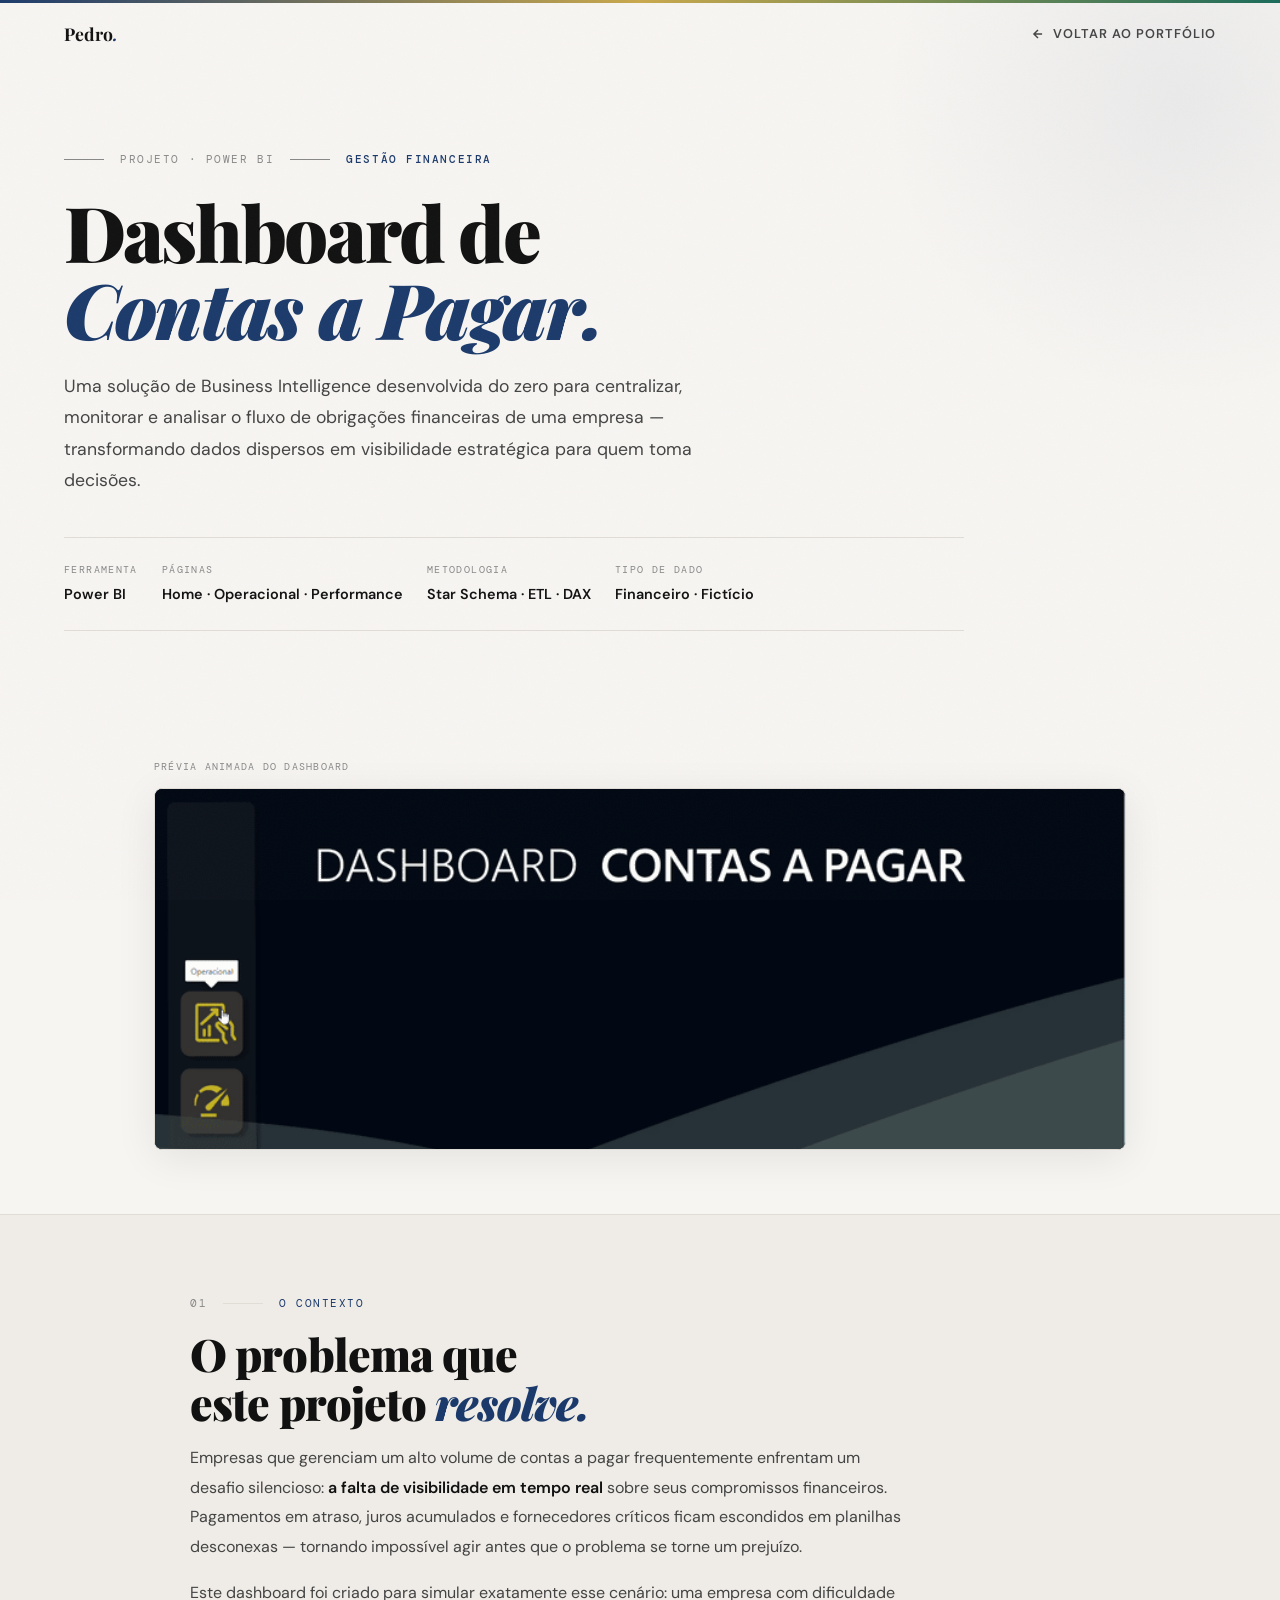
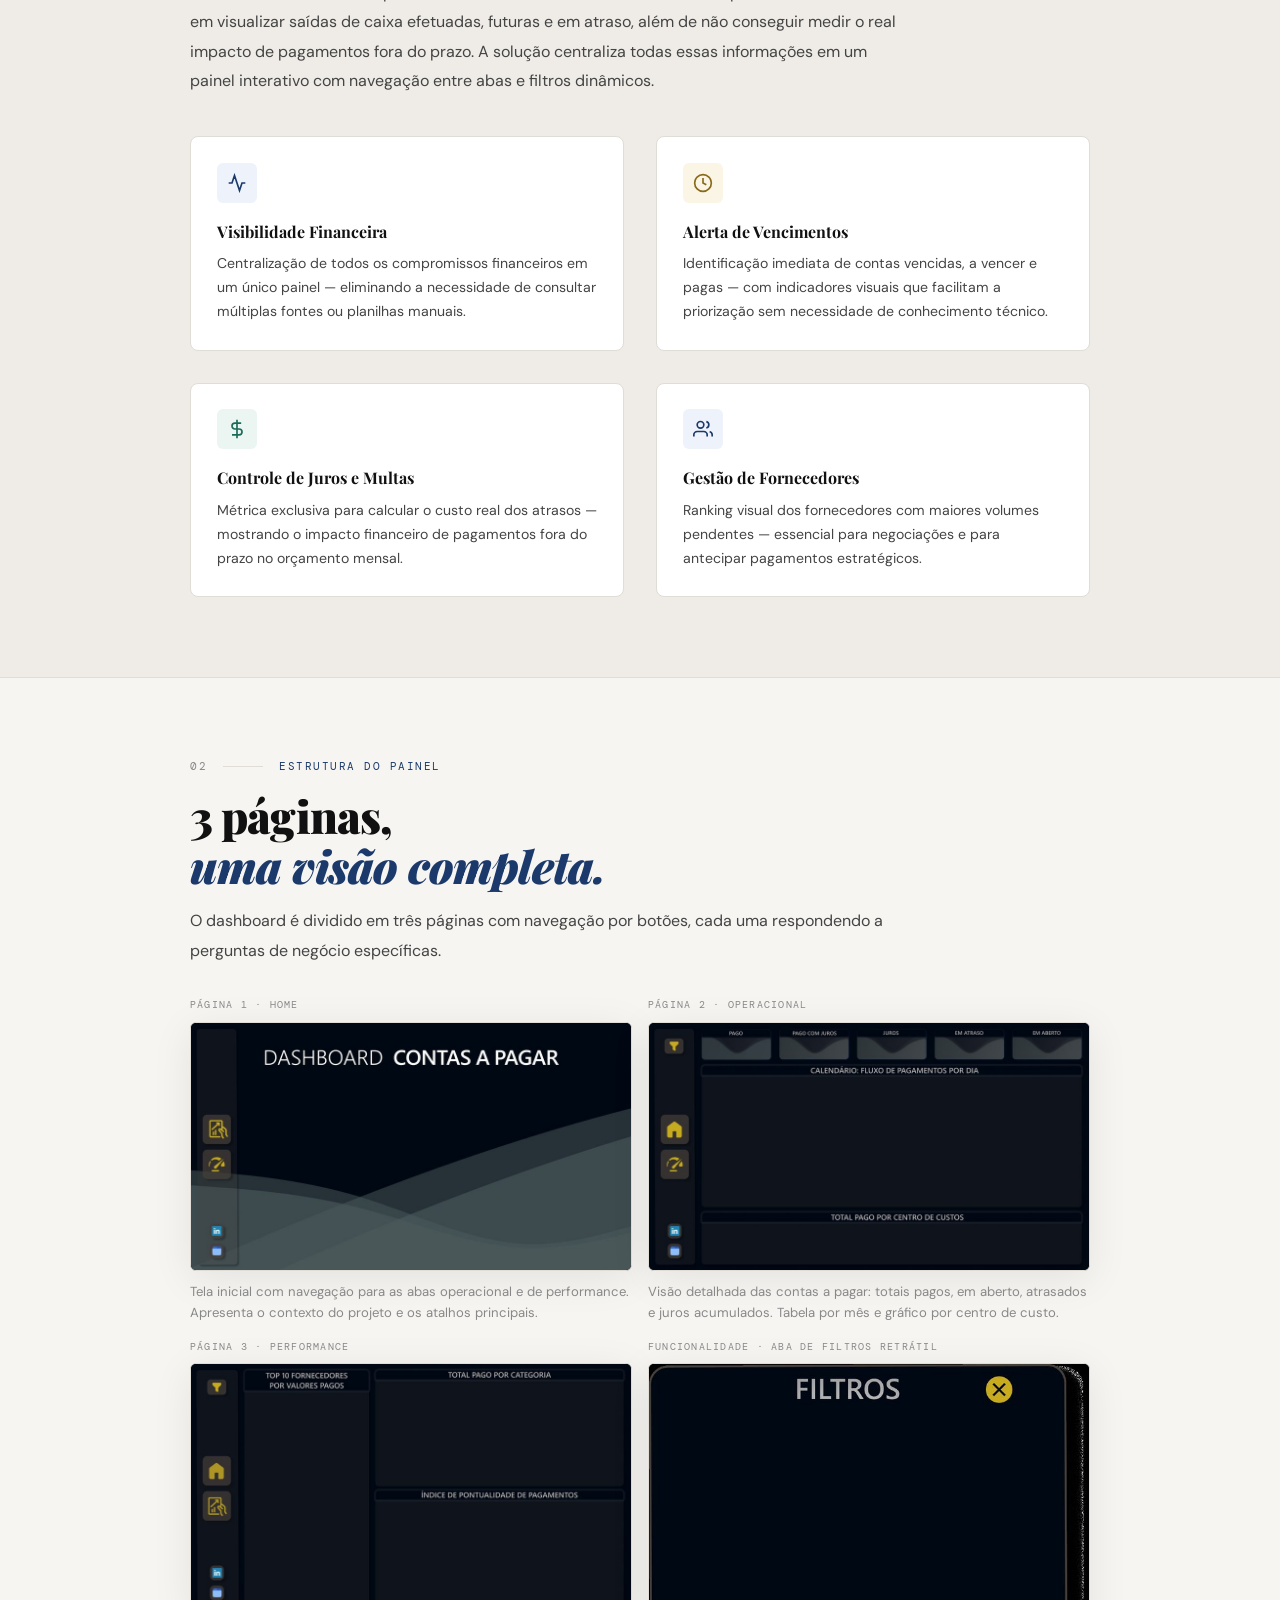
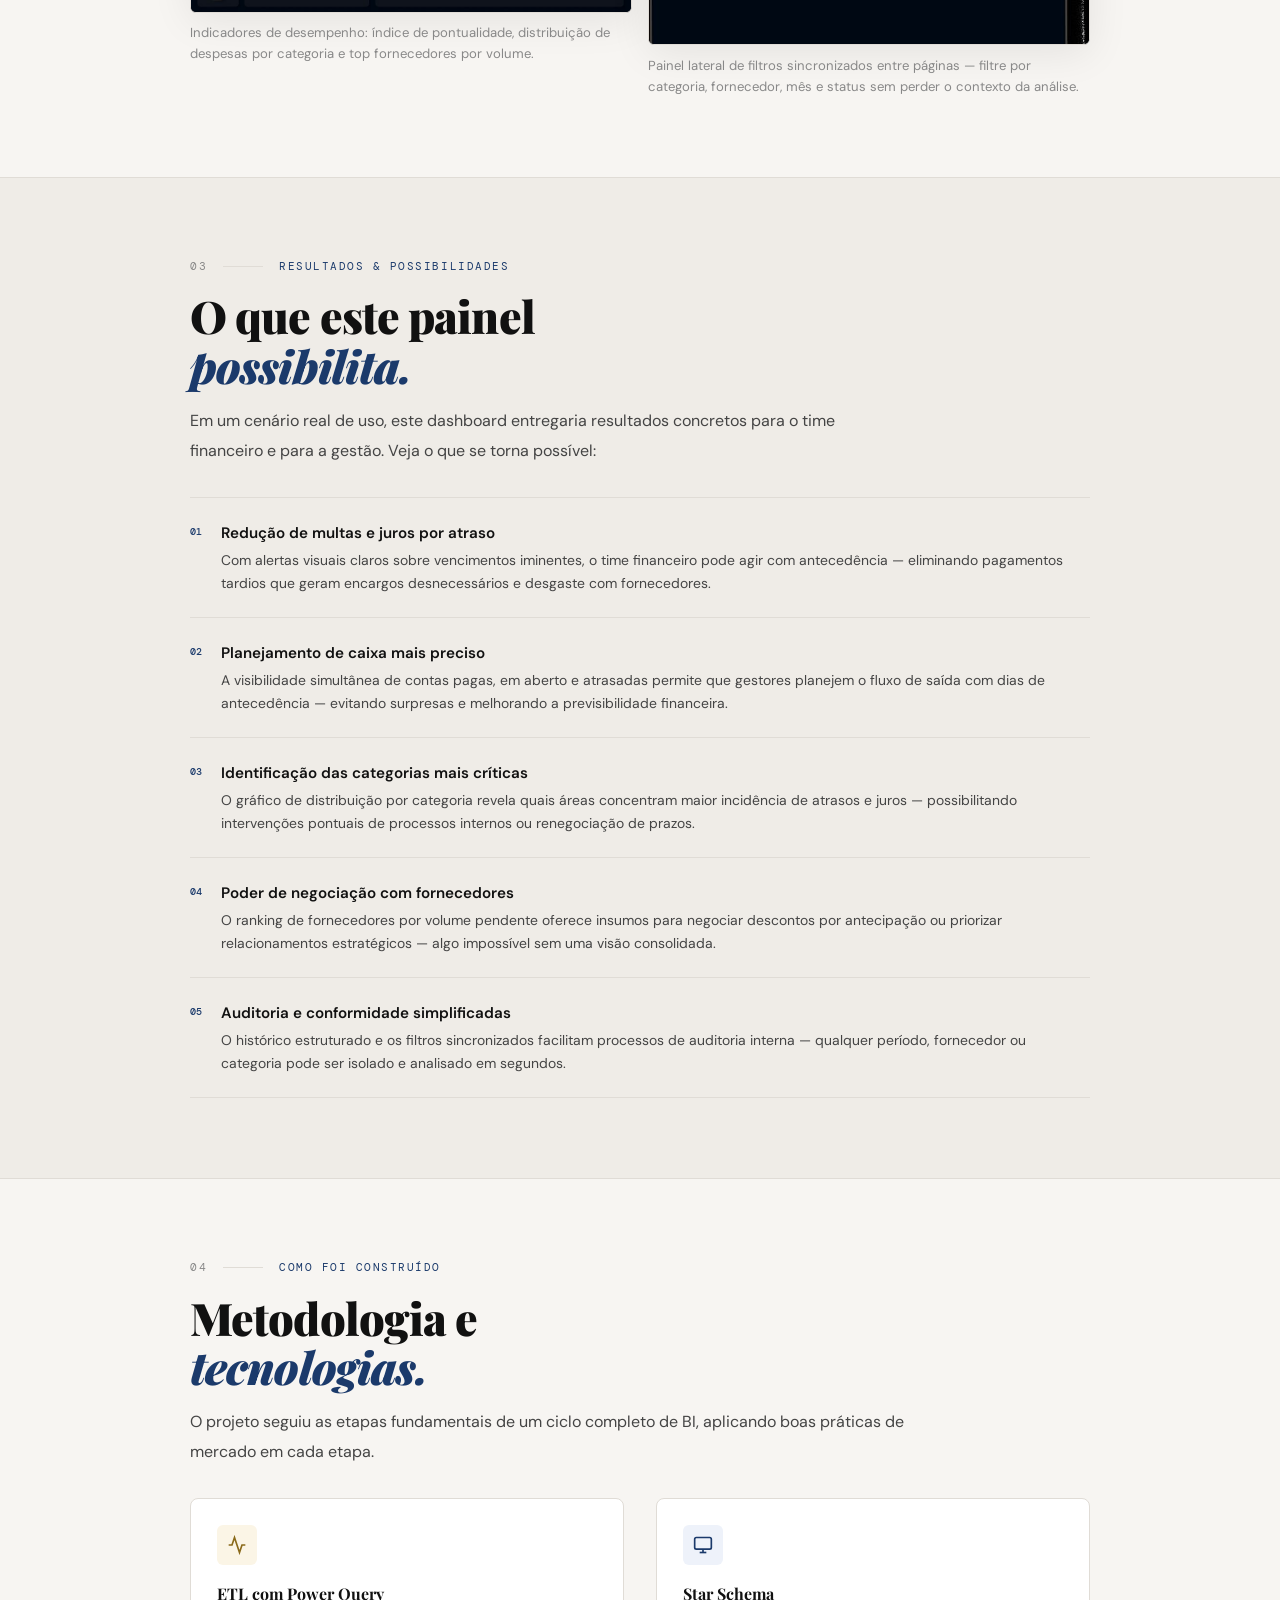
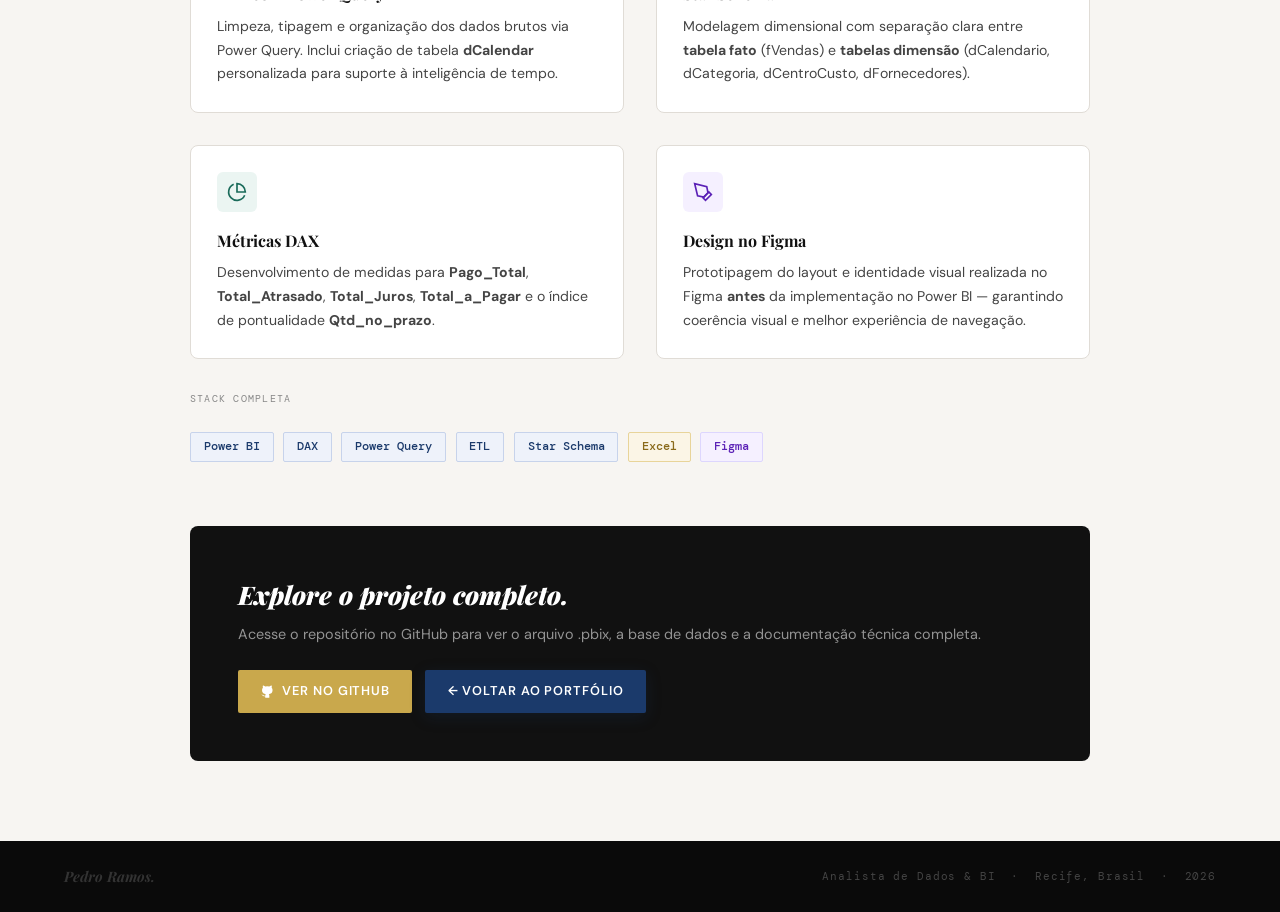
==== projeto-dashboard.html @ df23ef0e "Add files via upload" ====
<!DOCTYPE html>
<html lang="pt-BR">
<head>
  <meta charset="UTF-8"/>
  <meta name="viewport" content="width=device-width, initial-scale=1.0"/>
  <title>Dashboard Contas a Pagar · Pedro Ramos</title>
  <link rel="preconnect" href="https://fonts.googleapis.com"/>
  <link rel="preconnect" href="https://fonts.gstatic.com" crossorigin/>
  <link href="https://fonts.googleapis.com/css2?family=Playfair+Display:ital,wght@0,700;0,900;1,700&family=DM+Sans:wght@300;400;500;600&family=DM+Mono:wght@400;500&display=swap" rel="stylesheet"/>
  <style>
    :root {
      --bg:#F7F5F2; --bg-warm:#EFECE7; --bg-card:#FFFFFF; --bg-dark:#111111;
      --ink:#111111; --ink-2:#444444; --ink-3:#888888;
      --border:#E0DCD6;
      --accent:#1B3A6B; --accent-lt:#EEF2FA; --accent-mid:#C7D3EB;
      --gold:#C9A84C; --gold-lt:#FBF5E6;
      --teal:#1A6B5A; --teal-lt:#EBF5F2;
      --f-display:'Playfair Display',Georgia,serif;
      --f-body:'DM Sans',system-ui,sans-serif;
      --f-mono:'DM Mono','Courier New',monospace;
      --nav-h:68px; --pad-x:clamp(1.5rem,5vw,5rem);
    }
    *,*::before,*::after{box-sizing:border-box;margin:0;padding:0;}
    html{scroll-behavior:smooth;font-size:16px;}
    body{font-family:var(--f-body);background:var(--bg);color:var(--ink);line-height:1.6;overflow-x:hidden;}
    body::after{content:'';position:fixed;inset:0;pointer-events:none;z-index:9999;background-image:url("data:image/svg+xml,%3Csvg xmlns='http://www.w3.org/2000/svg' width='300' height='300'%3E%3Cfilter id='n'%3E%3CfeTurbulence type='fractalNoise' baseFrequency='0.75' numOctaves='4' stitchTiles='stitch'/%3E%3C/filter%3E%3Crect width='300' height='300' filter='url(%23n)' opacity='0.03'/%3E%3C/svg%3E");}

    /* NAV */
    nav{position:fixed;top:0;left:0;right:0;height:var(--nav-h);z-index:100;display:flex;align-items:center;justify-content:space-between;padding:0 var(--pad-x);transition:background 0.4s,border-bottom 0.4s;}
    nav.scrolled{background:rgba(247,245,242,0.92);backdrop-filter:blur(12px);border-bottom:1px solid var(--border);}
    .nav-logo{font-family:var(--f-display);font-size:1.1rem;font-weight:700;color:var(--ink);text-decoration:none;}
    .nav-logo em{color:var(--accent);font-style:italic;}
    .nav-back{font-size:0.8rem;font-weight:600;letter-spacing:0.08em;text-transform:uppercase;color:var(--ink-2);text-decoration:none;display:inline-flex;align-items:center;gap:0.5rem;transition:color 0.2s,gap 0.2s;}
    .nav-back:hover{color:var(--accent);gap:0.8rem;}

    /* TOP ACCENT BAR */
    .top-bar{height:3px;background:linear-gradient(90deg,var(--accent) 0%,var(--gold) 50%,var(--teal) 100%);}

    /* HERO */
    .proj-hero{
      padding:calc(var(--nav-h) + 5rem) var(--pad-x) 5rem;
      background:var(--bg);
      position:relative;
      overflow:hidden;
    }
    .proj-hero::before{
      content:'';position:absolute;right:-200px;top:-200px;
      width:600px;height:600px;border-radius:50%;
      background:radial-gradient(circle,rgba(27,58,107,0.06) 0%,transparent 70%);
      pointer-events:none;
    }
    .proj-hero-inner{max-width:900px;}

    .proj-eyebrow{
      display:flex;align-items:center;gap:1rem;margin-bottom:1.5rem;
    }
    .proj-eyebrow-line{width:40px;height:1px;background:var(--ink-3);}
    .proj-eyebrow-tag{font-family:var(--f-mono);font-size:0.7rem;letter-spacing:0.14em;text-transform:uppercase;color:var(--ink-3);}
    .proj-eyebrow-accent{font-family:var(--f-mono);font-size:0.7rem;letter-spacing:0.14em;text-transform:uppercase;color:var(--accent);font-weight:500;}

    h1.proj-title{
      font-family:var(--f-display);
      font-size:clamp(2.8rem,6vw,5.5rem);
      font-weight:900;line-height:1;letter-spacing:-0.03em;
      color:var(--ink);margin-bottom:1.5rem;
    }
    h1.proj-title em{font-style:italic;color:var(--accent);}

    .proj-intro{font-size:1.1rem;color:var(--ink-2);line-height:1.8;max-width:680px;margin-bottom:2.5rem;}

    .proj-meta-row{
      display:flex;flex-wrap:wrap;gap:1.5rem;
      padding:1.5rem 0;border-top:1px solid var(--border);border-bottom:1px solid var(--border);
      margin-bottom:3rem;
    }
    .proj-meta-item{}
    .proj-meta-label{font-family:var(--f-mono);font-size:0.62rem;letter-spacing:0.14em;text-transform:uppercase;color:var(--ink-3);margin-bottom:0.3rem;}
    .proj-meta-value{font-family:var(--f-body);font-size:0.9rem;font-weight:600;color:var(--ink);}

    /* SCREENSHOT */
    .screenshot-block{margin:0 0 5rem;}
    .screenshot-label{font-family:var(--f-mono);font-size:0.65rem;letter-spacing:0.12em;text-transform:uppercase;color:var(--ink-3);margin-bottom:0.8rem;}
    .screenshot-wrap{
      border:1px solid var(--border);border-radius:8px;
      overflow:hidden;box-shadow:0 8px 40px rgba(0,0,0,0.08);
      background:#0A0E1A;
    }
    .screenshot-wrap img{width:100%;display:block;}
    .screenshot-wrap.gif-wrap img{width:100%;display:block;max-height:360px;object-fit:cover;object-position:top;}

    /* SECTIONS */
    .content-section{padding:5rem var(--pad-x);}
    .content-section.alt{background:var(--bg-warm);border-top:1px solid var(--border);border-bottom:1px solid var(--border);}
    .content-inner{max-width:900px;margin:0 auto;}

    .section-marker{display:flex;align-items:center;gap:1rem;margin-bottom:1rem;}
    .section-num{font-family:var(--f-mono);font-size:0.68rem;letter-spacing:0.14em;color:var(--ink-3);}
    .section-rule{width:40px;height:1px;background:var(--border);}
    .section-tag{font-family:var(--f-mono);font-size:0.68rem;letter-spacing:0.14em;text-transform:uppercase;color:var(--accent);}

    h2.section-h{font-family:var(--f-display);font-size:clamp(1.8rem,3.5vw,2.8rem);font-weight:900;line-height:1.1;letter-spacing:-0.02em;color:var(--ink);margin-bottom:1rem;}
    h2.section-h em{font-style:italic;color:var(--accent);}

    .prose{font-size:1rem;color:var(--ink-2);line-height:1.85;max-width:720px;}
    .prose + .prose{margin-top:1rem;}
    .prose strong{color:var(--ink);font-weight:600;}

    /* TWO-COL GRID */
    .two-col{display:grid;grid-template-columns:1fr 1fr;gap:2rem;margin-top:2.5rem;}
    .info-card{
      background:var(--bg-card);border:1px solid var(--border);border-radius:8px;
      padding:1.6rem;
    }
    .info-card-icon{
      width:40px;height:40px;border-radius:6px;
      display:flex;align-items:center;justify-content:center;
      margin-bottom:1rem;
    }
    .icon-blue{background:var(--accent-lt);}
    .icon-gold{background:var(--gold-lt);}
    .icon-teal{background:var(--teal-lt);}
    .info-card h4{font-family:var(--f-display);font-size:1rem;font-weight:700;margin-bottom:0.5rem;color:var(--ink);}
    .info-card p{font-size:0.88rem;color:var(--ink-2);line-height:1.7;}

    /* RESULTS LIST */
    .results-list{list-style:none;display:flex;flex-direction:column;gap:0;margin-top:2rem;}
    .results-list li{
      display:grid;grid-template-columns:auto 1fr;gap:1.2rem;
      padding:1.4rem 0;border-bottom:1px solid var(--border);
      align-items:start;
      transition:padding-left 0.2s;
    }
    .results-list li:first-child{border-top:1px solid var(--border);}
    .results-list li:hover{padding-left:0.5rem;}
    .res-num{font-family:var(--f-mono);font-size:0.65rem;color:var(--accent);font-weight:500;margin-top:0.2rem;}
    .res-body h5{font-size:0.95rem;font-weight:600;color:var(--ink);margin-bottom:0.25rem;}
    .res-body p{font-size:0.87rem;color:var(--ink-2);line-height:1.65;}

    /* TECH STACK */
    .tech-grid{display:flex;flex-wrap:wrap;gap:0.6rem;margin-top:1.5rem;}
    .tech-tag{
      font-family:var(--f-mono);font-size:0.72rem;font-weight:500;
      padding:0.3rem 0.8rem;border-radius:2px;border:1px solid transparent;
    }
    .tt-bi{background:var(--accent-lt);color:var(--accent);border-color:var(--accent-mid);}
    .tt-tool{background:var(--gold-lt);color:#8a6a1a;border-color:#e8d49a;}
    .tt-design{background:#F5F0FF;color:#5B21B6;border-color:#DDD6FE;}

    /* SCREENSHOTS GRID */
    .screens-grid{display:grid;grid-template-columns:1fr 1fr;gap:1rem;margin-top:2rem;}
    .screen-item{}
    .screen-item .screenshot-label{margin-bottom:0.5rem;}
    .screen-item .screenshot-wrap{border-radius:6px;}

    /* CTA BLOCK */
    .cta-block{
      background:var(--ink);color:#fff;
      border-radius:8px;padding:3rem;margin-top:4rem;
      display:flex;align-items:center;justify-content:space-between;flex-wrap:wrap;gap:1.5rem;
    }
    .cta-text h3{font-family:var(--f-display);font-size:1.6rem;font-weight:900;font-style:italic;color:#fff;margin-bottom:0.5rem;}
    .cta-text p{font-size:0.9rem;color:rgba(255,255,255,0.55);}
    .cta-btns{display:flex;gap:0.8rem;flex-wrap:wrap;}
    .btn{display:inline-flex;align-items:center;gap:0.5rem;font-family:var(--f-body);font-size:0.8rem;font-weight:600;letter-spacing:0.07em;text-transform:uppercase;padding:0.7rem 1.4rem;text-decoration:none;border:none;cursor:pointer;border-radius:2px;transition:transform 0.2s,box-shadow 0.2s,background 0.2s,color 0.2s;}
    .btn-primary{background:var(--accent);color:#fff;box-shadow:0 4px 16px rgba(27,58,107,0.22);}
    .btn-primary:hover{background:#142d55;transform:translateY(-2px);}
    .btn-gold{background:var(--gold);color:#fff;}
    .btn-gold:hover{background:#b8921f;transform:translateY(-2px);}

    /* ANIMATIONS */
    .js-ready .reveal{opacity:0;transform:translateY(28px);transition:opacity 0.7s ease,transform 0.7s ease;}
    .js-ready .reveal.in{opacity:1;transform:translateY(0);}
    .d1{transition-delay:0.05s!important;} .d2{transition-delay:0.12s!important;} .d3{transition-delay:0.19s!important;}
    .d4{transition-delay:0.26s!important;} .d5{transition-delay:0.33s!important;}

    footer{background:#0A0A0A;padding:1.5rem var(--pad-x);display:flex;align-items:center;justify-content:space-between;flex-wrap:wrap;gap:0.5rem;}
    footer p{font-family:var(--f-mono);font-size:0.68rem;letter-spacing:0.08em;color:#444;}
    .f-logo{font-family:var(--f-display);font-size:0.9rem;font-weight:700;color:#333;font-style:italic;}

    @media(max-width:700px){
      .two-col{grid-template-columns:1fr;}
      .screens-grid{grid-template-columns:1fr;}
      .cta-block{padding:2rem;}
    }
  </style>
</head>
<body>

<div class="top-bar"></div>

<nav id="navbar">
  <a href="index.html" class="nav-logo">Pedro<em>.</em></a>
  <a href="index.html" class="nav-back">
    <svg width="14" height="14" viewBox="0 0 24 24" fill="none" stroke="currentColor" stroke-width="2.5"><path d="M19 12H5M12 5l-7 7 7 7"/></svg>
    Voltar ao portfólio
  </a>
</nav>

<!-- HERO -->
<div class="proj-hero">
  <div class="proj-hero-inner">
    <div class="proj-eyebrow reveal">
      <span class="proj-eyebrow-line"></span>
      <span class="proj-eyebrow-tag">Projeto · Power BI</span>
      <span class="proj-eyebrow-line"></span>
      <span class="proj-eyebrow-accent">Gestão Financeira</span>
    </div>
    <h1 class="proj-title reveal d1">Dashboard de<br/><em>Contas a Pagar.</em></h1>
    <p class="proj-intro reveal d2">
      Uma solução de Business Intelligence desenvolvida do zero para centralizar, monitorar e analisar o fluxo de obrigações financeiras de uma empresa — transformando dados dispersos em visibilidade estratégica para quem toma decisões.
    </p>
    <div class="proj-meta-row reveal d3">
      <div class="proj-meta-item">
        <div class="proj-meta-label">Ferramenta</div>
        <div class="proj-meta-value">Power BI</div>
      </div>
      <div class="proj-meta-item">
        <div class="proj-meta-label">Páginas</div>
        <div class="proj-meta-value">Home · Operacional · Performance</div>
      </div>
      <div class="proj-meta-item">
        <div class="proj-meta-label">Metodologia</div>
        <div class="proj-meta-value">Star Schema · ETL · DAX</div>
      </div>
      <div class="proj-meta-item">
        <div class="proj-meta-label">Tipo de dado</div>
        <div class="proj-meta-value">Financeiro · Fictício</div>
      </div>
    </div>
  </div>
</div>

<!-- GIF PREVIEW -->
<div style="padding:0 var(--pad-x) 4rem; max-width:1100px; margin:0 auto;" class="reveal">
  <p class="screenshot-label">Prévia animada do dashboard</p>
  <div class="screenshot-wrap gif-wrap">
    <img src="[data-uri]" alt="Prévia do Dashboard Contas a Pagar"/>
  </div>
</div>

<!-- O PROBLEMA QUE ELE RESOLVE -->
<div class="content-section alt">
  <div class="content-inner">
    <div class="section-marker reveal">
      <span class="section-num">01</span>
      <span class="section-rule"></span>
      <span class="section-tag">O Contexto</span>
    </div>
    <h2 class="section-h reveal d1">O problema que<br/>este projeto <em>resolve.</em></h2>
    <p class="prose reveal d2">
      Empresas que gerenciam um alto volume de contas a pagar frequentemente enfrentam um desafio silencioso: <strong>a falta de visibilidade em tempo real</strong> sobre seus compromissos financeiros. Pagamentos em atraso, juros acumulados e fornecedores críticos ficam escondidos em planilhas desconexas — tornando impossível agir antes que o problema se torne um prejuízo.
    </p>
    <p class="prose reveal d3">
      Este dashboard foi criado para simular exatamente esse cenário: uma empresa com dificuldade em visualizar saídas de caixa efetuadas, futuras e em atraso, além de não conseguir medir o real impacto de pagamentos fora do prazo. A solução centraliza todas essas informações em um painel interativo com navegação entre abas e filtros dinâmicos.
    </p>
    <div class="two-col">
      <div class="info-card reveal d2">
        <div class="info-card-icon icon-blue">
          <svg width="20" height="20" viewBox="0 0 24 24" fill="none" stroke="#1B3A6B" stroke-width="2"><path d="M22 12h-4l-3 9L9 3l-3 9H2"/></svg>
        </div>
        <h4>Visibilidade Financeira</h4>
        <p>Centralização de todos os compromissos financeiros em um único painel — eliminando a necessidade de consultar múltiplas fontes ou planilhas manuais.</p>
      </div>
      <div class="info-card reveal d3">
        <div class="info-card-icon icon-gold">
          <svg width="20" height="20" viewBox="0 0 24 24" fill="none" stroke="#8a6a1a" stroke-width="2"><circle cx="12" cy="12" r="10"/><polyline points="12 6 12 12 16 14"/></svg>
        </div>
        <h4>Alerta de Vencimentos</h4>
        <p>Identificação imediata de contas vencidas, a vencer e pagas — com indicadores visuais que facilitam a priorização sem necessidade de conhecimento técnico.</p>
      </div>
      <div class="info-card reveal d4">
        <div class="info-card-icon icon-teal">
          <svg width="20" height="20" viewBox="0 0 24 24" fill="none" stroke="#1A6B5A" stroke-width="2"><line x1="12" y1="1" x2="12" y2="23"/><path d="M17 5H9.5a3.5 3.5 0 0 0 0 7h5a3.5 3.5 0 0 1 0 7H6"/></svg>
        </div>
        <h4>Controle de Juros e Multas</h4>
        <p>Métrica exclusiva para calcular o custo real dos atrasos — mostrando o impacto financeiro de pagamentos fora do prazo no orçamento mensal.</p>
      </div>
      <div class="info-card reveal d5">
        <div class="info-card-icon icon-blue">
          <svg width="20" height="20" viewBox="0 0 24 24" fill="none" stroke="#1B3A6B" stroke-width="2"><path d="M17 21v-2a4 4 0 0 0-4-4H5a4 4 0 0 0-4 4v2"/><circle cx="9" cy="7" r="4"/><path d="M23 21v-2a4 4 0 0 0-3-3.87"/><path d="M16 3.13a4 4 0 0 1 0 7.75"/></svg>
        </div>
        <h4>Gestão de Fornecedores</h4>
        <p>Ranking visual dos fornecedores com maiores volumes pendentes — essencial para negociações e para antecipar pagamentos estratégicos.</p>
      </div>
    </div>
  </div>
</div>

<!-- PÁGINAS DO DASHBOARD -->
<div class="content-section">
  <div class="content-inner">
    <div class="section-marker reveal">
      <span class="section-num">02</span>
      <span class="section-rule"></span>
      <span class="section-tag">Estrutura do Painel</span>
    </div>
    <h2 class="section-h reveal d1">3 páginas,<br/><em>uma visão completa.</em></h2>
    <p class="prose reveal d2">O dashboard é dividido em três páginas com navegação por botões, cada uma respondendo a perguntas de negócio específicas.</p>

    <div class="screens-grid">
      <div class="screen-item reveal d2">
        <p class="screenshot-label">Página 1 · Home</p>
        <div class="screenshot-wrap">
          <img src="[data-uri]" alt="Página Home"/>
        </div>
        <p style="font-size:0.82rem;color:var(--ink-3);margin-top:0.6rem;line-height:1.6;">Tela inicial com navegação para as abas operacional e de performance. Apresenta o contexto do projeto e os atalhos principais.</p>
      </div>
      <div class="screen-item reveal d3">
        <p class="screenshot-label">Página 2 · Operacional</p>
        <div class="screenshot-wrap">
          <img src="[data-uri]" alt="Página Operacional"/>
        </div>
        <p style="font-size:0.82rem;color:var(--ink-3);margin-top:0.6rem;line-height:1.6;">Visão detalhada das contas a pagar: totais pagos, em aberto, atrasados e juros acumulados. Tabela por mês e gráfico por centro de custo.</p>
      </div>
      <div class="screen-item reveal d4">
        <p class="screenshot-label">Página 3 · Performance</p>
        <div class="screenshot-wrap">
          <img src="[data-uri]" alt="Página Performance"/>
        </div>
        <p style="font-size:0.82rem;color:var(--ink-3);margin-top:0.6rem;line-height:1.6;">Indicadores de desempenho: índice de pontualidade, distribuição de despesas por categoria e top fornecedores por volume.</p>
      </div>
      <div class="screen-item reveal d5">
        <p class="screenshot-label">Funcionalidade · Aba de Filtros Retrátil</p>
        <div class="screenshot-wrap">
          <img src="[data-uri]" alt="Filtros retráteis" style="max-height:280px;object-fit:cover;object-position:top;width:100%;"/>
        </div>
        <p style="font-size:0.82rem;color:var(--ink-3);margin-top:0.6rem;line-height:1.6;">Painel lateral de filtros sincronizados entre páginas — filtre por categoria, fornecedor, mês e status sem perder o contexto da análise.</p>
      </div>
    </div>
  </div>
</div>

<!-- RESULTADOS E POSSIBILIDADES -->
<div class="content-section alt">
  <div class="content-inner">
    <div class="section-marker reveal">
      <span class="section-num">03</span>
      <span class="section-rule"></span>
      <span class="section-tag">Resultados &amp; Possibilidades</span>
    </div>
    <h2 class="section-h reveal d1">O que este painel<br/><em>possibilita.</em></h2>
    <p class="prose reveal d2">Em um cenário real de uso, este dashboard entregaria resultados concretos para o time financeiro e para a gestão. Veja o que se torna possível:</p>

    <ul class="results-list">
      <li class="reveal d2">
        <span class="res-num">01</span>
        <div class="res-body">
          <h5>Redução de multas e juros por atraso</h5>
          <p>Com alertas visuais claros sobre vencimentos iminentes, o time financeiro pode agir com antecedência — eliminando pagamentos tardios que geram encargos desnecessários e desgaste com fornecedores.</p>
        </div>
      </li>
      <li class="reveal d3">
        <span class="res-num">02</span>
        <div class="res-body">
          <h5>Planejamento de caixa mais preciso</h5>
          <p>A visibilidade simultânea de contas pagas, em aberto e atrasadas permite que gestores planejem o fluxo de saída com dias de antecedência — evitando surpresas e melhorando a previsibilidade financeira.</p>
        </div>
      </li>
      <li class="reveal d4">
        <span class="res-num">03</span>
        <div class="res-body">
          <h5>Identificação das categorias mais críticas</h5>
          <p>O gráfico de distribuição por categoria revela quais áreas concentram maior incidência de atrasos e juros — possibilitando intervenções pontuais de processos internos ou renegociação de prazos.</p>
        </div>
      </li>
      <li class="reveal d5">
        <span class="res-num">04</span>
        <div class="res-body">
          <h5>Poder de negociação com fornecedores</h5>
          <p>O ranking de fornecedores por volume pendente oferece insumos para negociar descontos por antecipação ou priorizar relacionamentos estratégicos — algo impossível sem uma visão consolidada.</p>
        </div>
      </li>
      <li class="reveal d5">
        <span class="res-num">05</span>
        <div class="res-body">
          <h5>Auditoria e conformidade simplificadas</h5>
          <p>O histórico estruturado e os filtros sincronizados facilitam processos de auditoria interna — qualquer período, fornecedor ou categoria pode ser isolado e analisado em segundos.</p>
        </div>
      </li>
    </ul>
  </div>
</div>

<!-- COMO FOI CONSTRUÍDO -->
<div class="content-section">
  <div class="content-inner">
    <div class="section-marker reveal">
      <span class="section-num">04</span>
      <span class="section-rule"></span>
      <span class="section-tag">Como foi construído</span>
    </div>
    <h2 class="section-h reveal d1">Metodologia e<br/><em>tecnologias.</em></h2>
    <p class="prose reveal d2">O projeto seguiu as etapas fundamentais de um ciclo completo de BI, aplicando boas práticas de mercado em cada etapa.</p>

    <div class="two-col" style="margin-top:2rem;">
      <div class="info-card reveal d2">
        <div class="info-card-icon icon-gold">
          <svg width="20" height="20" viewBox="0 0 24 24" fill="none" stroke="#8a6a1a" stroke-width="2"><polyline points="22 12 18 12 15 21 9 3 6 12 2 12"/></svg>
        </div>
        <h4>ETL com Power Query</h4>
        <p>Limpeza, tipagem e organização dos dados brutos via Power Query. Inclui criação de tabela <strong>dCalendar</strong> personalizada para suporte à inteligência de tempo.</p>
      </div>
      <div class="info-card reveal d3">
        <div class="info-card-icon icon-blue">
          <svg width="20" height="20" viewBox="0 0 24 24" fill="none" stroke="#1B3A6B" stroke-width="2"><rect x="2" y="3" width="20" height="14" rx="2"/><line x1="8" y1="21" x2="16" y2="21"/><line x1="12" y1="17" x2="12" y2="21"/></svg>
        </div>
        <h4>Star Schema</h4>
        <p>Modelagem dimensional com separação clara entre <strong>tabela fato</strong> (fVendas) e <strong>tabelas dimensão</strong> (dCalendario, dCategoria, dCentroCusto, dFornecedores).</p>
      </div>
      <div class="info-card reveal d4">
        <div class="info-card-icon icon-teal">
          <svg width="20" height="20" viewBox="0 0 24 24" fill="none" stroke="#1A6B5A" stroke-width="2"><path d="M21.21 15.89A10 10 0 1 1 8 2.83M22 12A10 10 0 0 0 12 2v10z"/></svg>
        </div>
        <h4>Métricas DAX</h4>
        <p>Desenvolvimento de medidas para <strong>Pago_Total</strong>, <strong>Total_Atrasado</strong>, <strong>Total_Juros</strong>, <strong>Total_a_Pagar</strong> e o índice de pontualidade <strong>Qtd_no_prazo</strong>.</p>
      </div>
      <div class="info-card reveal d5">
        <div class="info-card-icon" style="background:#F5F0FF;">
          <svg width="20" height="20" viewBox="0 0 24 24" fill="none" stroke="#5B21B6" stroke-width="2"><path d="M12 19l7-7 3 3-7 7-3-3z"/><path d="M18 13l-1.5-7.5L2 2l3.5 14.5L13 18l5-5z"/></svg>
        </div>
        <h4>Design no Figma</h4>
        <p>Prototipagem do layout e identidade visual realizada no Figma <strong>antes</strong> da implementação no Power BI — garantindo coerência visual e melhor experiência de navegação.</p>
      </div>
    </div>

    <div style="margin-top:2rem;" class="reveal">
      <p style="font-family:var(--f-mono);font-size:0.65rem;letter-spacing:0.12em;text-transform:uppercase;color:var(--ink-3);margin-bottom:0.8rem;">Stack completa</p>
      <div class="tech-grid">
        <span class="tech-tag tt-bi">Power BI</span>
        <span class="tech-tag tt-bi">DAX</span>
        <span class="tech-tag tt-bi">Power Query</span>
        <span class="tech-tag tt-bi">ETL</span>
        <span class="tech-tag tt-bi">Star Schema</span>
        <span class="tech-tag tt-tool">Excel</span>
        <span class="tech-tag tt-design">Figma</span>
      </div>
    </div>

    <!-- CTA -->
    <div class="cta-block reveal">
      <div class="cta-text">
        <h3>Explore o projeto completo.</h3>
        <p>Acesse o repositório no GitHub para ver o arquivo .pbix, a base de dados e a documentação técnica completa.</p>
      </div>
      <div class="cta-btns">
        <a href="https://github.com/ppedropeu/Projeto_Dashboard_Contas_a_Pagar" target="_blank" rel="noopener" class="btn btn-gold">
          <svg width="14" height="14" viewBox="0 0 24 24" fill="currentColor"><path d="M9 19c-5 1.5-5-2.5-7-3m14 6v-3.87a3.37 3.37 0 0 0-.94-2.61c3.14-.35 6.44-1.54 6.44-7A5.44 5.44 0 0 0 20 4.77 5.07 5.07 0 0 0 19.91 1S18.73.65 16 2.48a13.38 13.38 0 0 0-7 0C6.27.65 5.09 1 5.09 1A5.07 5.07 0 0 0 5 4.77a5.44 5.44 0 0 0-1.5 3.78c0 5.42 3.3 6.61 6.44 7A3.37 3.37 0 0 0 9 18.13V22"/></svg>
          Ver no GitHub
        </a>
        <a href="index.html" class="btn btn-primary">← Voltar ao portfólio</a>
      </div>
    </div>
  </div>
</div>

<footer>
  <span class="f-logo">Pedro Ramos.</span>
  <p>Analista de Dados &amp; BI &nbsp;·&nbsp; Recife, Brasil &nbsp;·&nbsp; 2026</p>
</footer>

<script>
  document.documentElement.classList.add('js-ready');
  const nav = document.getElementById('navbar');
  window.addEventListener('scroll', () => nav.classList.toggle('scrolled', window.scrollY > 40), {passive:true});
  const io = new IntersectionObserver((entries) => {
    entries.forEach(e => { if (e.isIntersecting) { e.target.classList.add('in'); io.unobserve(e.target); } });
  }, { threshold: 0.08, rootMargin: '0px 0px -30px 0px' });
  document.querySelectorAll('.reveal').forEach(el => io.observe(el));
</script>
</body>
</html>
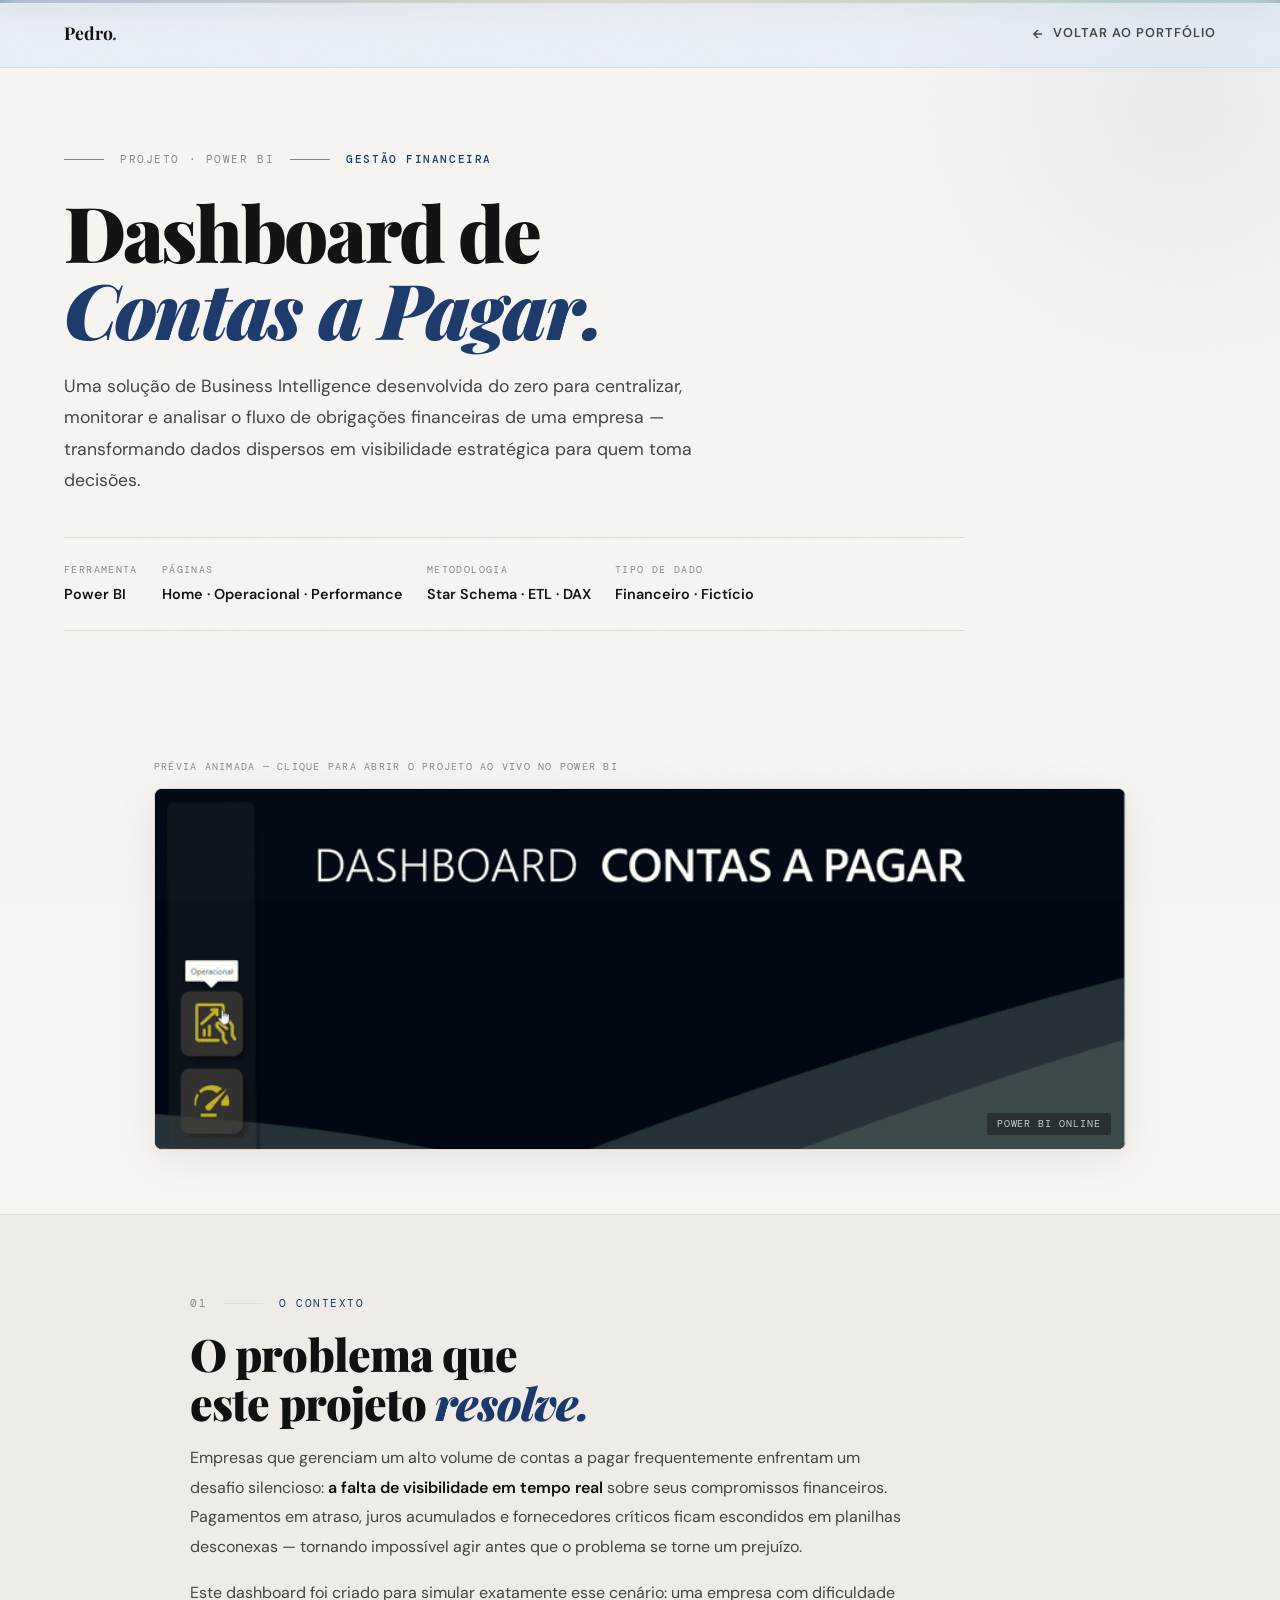
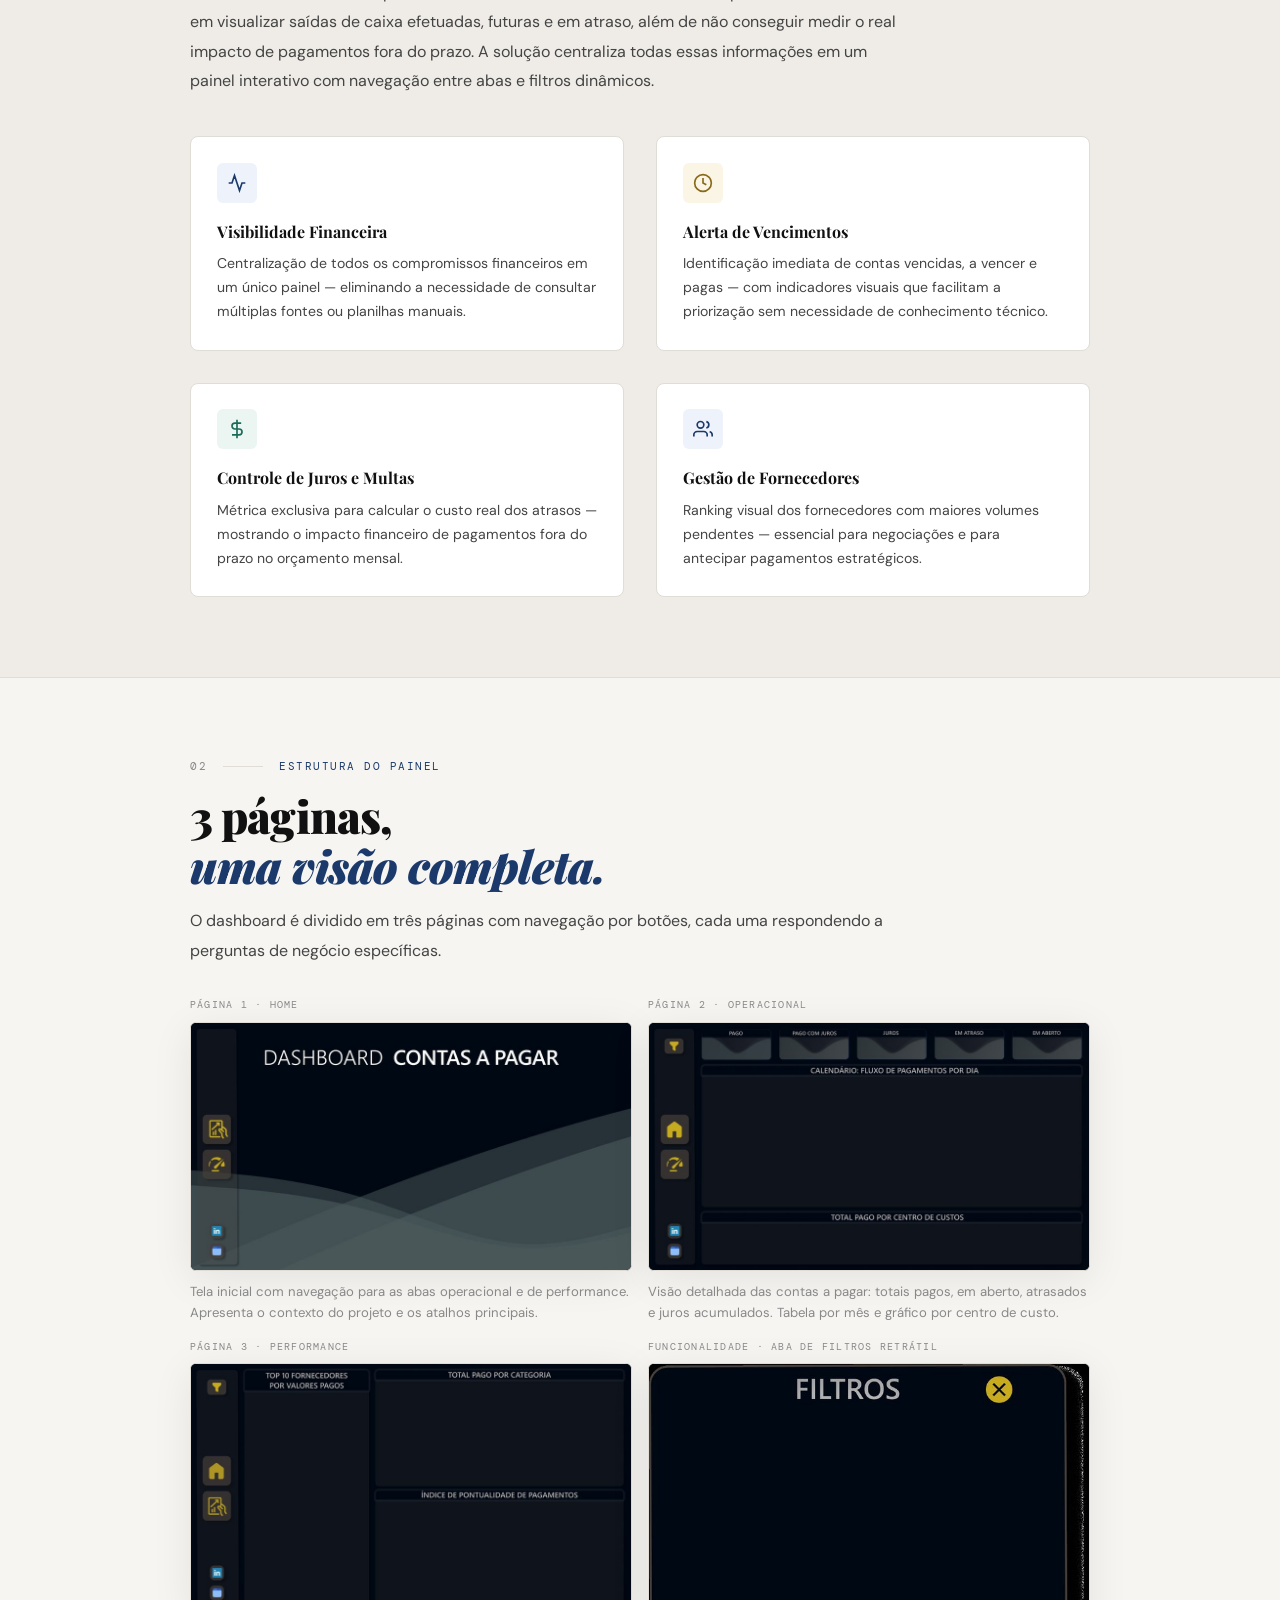
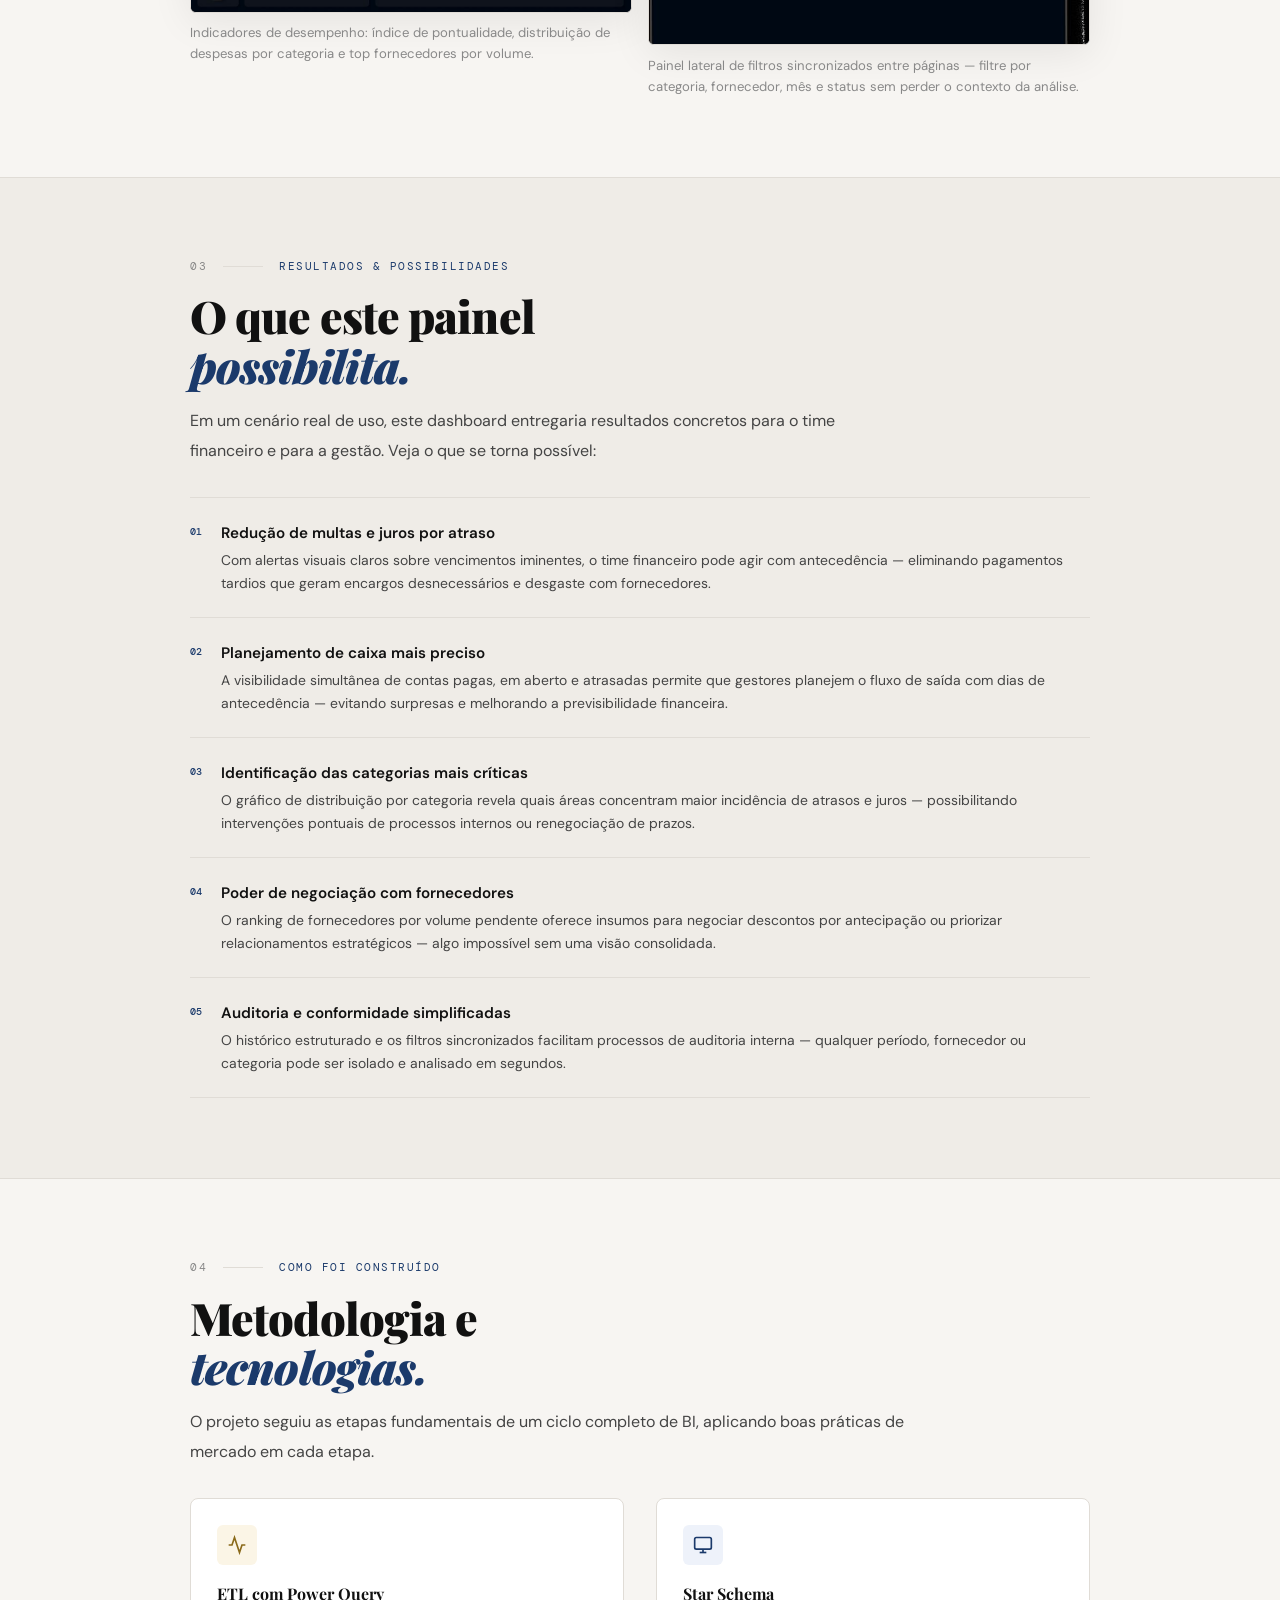
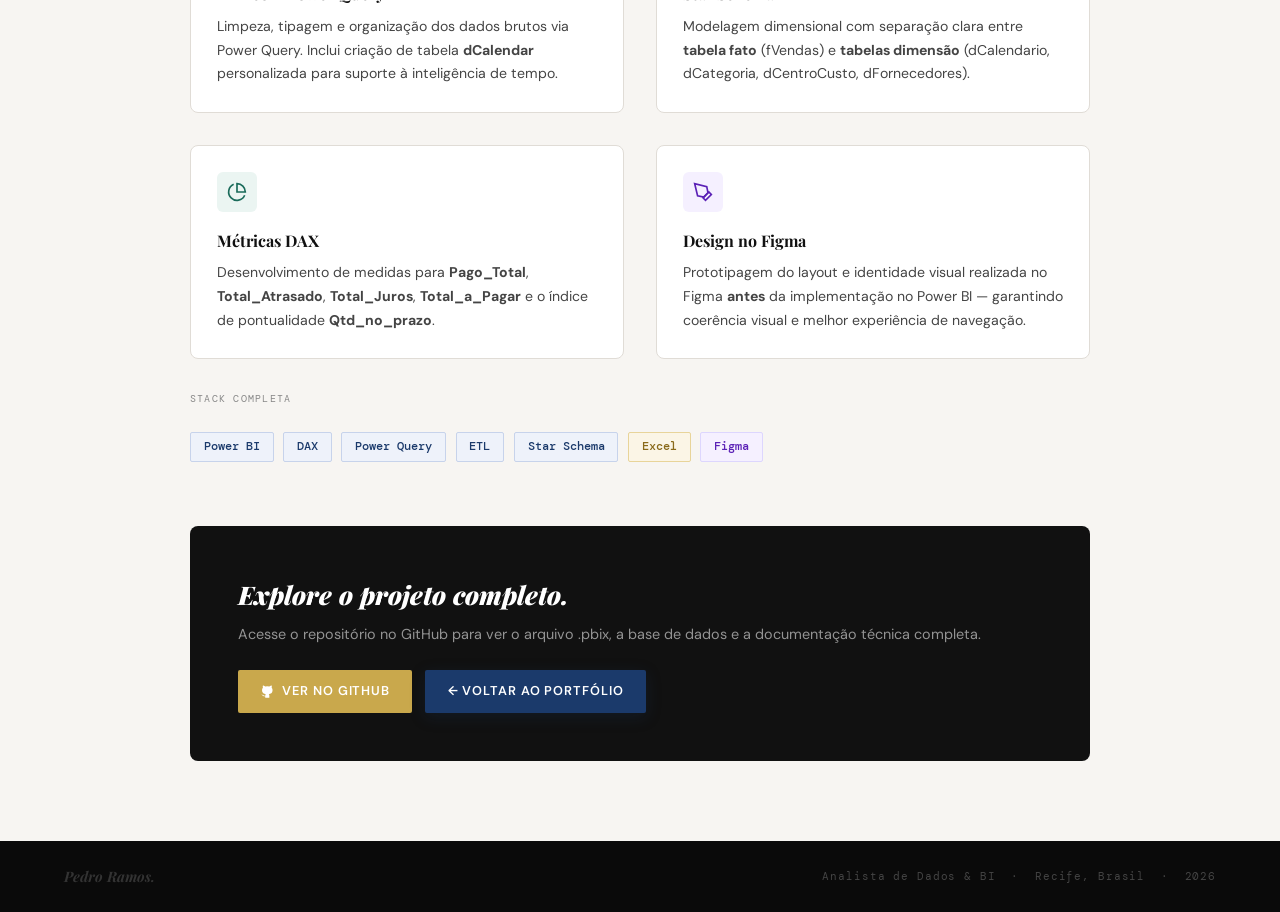
==== commit 4404dadd: "Update projeto-dashboard.html" ====
--- a/projeto-dashboard.html
+++ b/projeto-dashboard.html
@@ -26,8 +26,8 @@
     body::after{content:'';position:fixed;inset:0;pointer-events:none;z-index:9999;background-image:url("data:image/svg+xml,%3Csvg xmlns='http://www.w3.org/2000/svg' width='300' height='300'%3E%3Cfilter id='n'%3E%3CfeTurbulence type='fractalNoise' baseFrequency='0.75' numOctaves='4' stitchTiles='stitch'/%3E%3C/filter%3E%3Crect width='300' height='300' filter='url(%23n)' opacity='0.03'/%3E%3C/svg%3E");}
 
     /* NAV */
-    nav{position:fixed;top:0;left:0;right:0;height:var(--nav-h);z-index:100;display:flex;align-items:center;justify-content:space-between;padding:0 var(--pad-x);transition:background 0.4s,border-bottom 0.4s;}
-    nav.scrolled{background:rgba(247,245,242,0.92);backdrop-filter:blur(12px);border-bottom:1px solid var(--border);}
+    
+    
     .nav-logo{font-family:var(--f-display);font-size:1.1rem;font-weight:700;color:var(--ink);text-decoration:none;}
     .nav-logo em{color:var(--accent);font-style:italic;}
     .nav-back{font-size:0.8rem;font-weight:600;letter-spacing:0.08em;text-transform:uppercase;color:var(--ink-2);text-decoration:none;display:inline-flex;align-items:center;gap:0.5rem;transition:color 0.2s,gap 0.2s;}
@@ -182,6 +182,78 @@
       .screens-grid{grid-template-columns:1fr;}
       .cta-block{padding:2rem;}
     }
+  
+    /* ── GIF clicável ── */
+    .gif-link { display: block; text-decoration: none; position: relative; cursor: pointer; }
+    .gif-link .screenshot-wrap { transition: box-shadow 0.3s, transform 0.3s; }
+    .gif-link:hover .screenshot-wrap {
+      box-shadow: 0 16px 48px rgba(27,58,107,0.22);
+      transform: translateY(-3px);
+    }
+    .gif-overlay {
+      position: absolute; inset: 0;
+      background: rgba(10,18,32,0);
+      display: flex; align-items: center; justify-content: center;
+      transition: background 0.25s;
+      border-radius: inherit;
+      pointer-events: none;
+    }
+    .gif-link:hover .gif-overlay { background: rgba(10,18,32,0.50); }
+    .gif-cta-badge {
+      font-family: var(--f-mono);
+      font-size: 0.72rem;
+      letter-spacing: 0.1em;
+      text-transform: uppercase;
+      color: #fff;
+      background: var(--accent);
+      padding: 0.55rem 1.2rem;
+      border-radius: 2px;
+      display: inline-flex; align-items: center; gap: 0.5rem;
+      opacity: 0;
+      transform: translateY(8px);
+      transition: opacity 0.2s, transform 0.2s;
+      box-shadow: 0 4px 20px rgba(27,58,107,0.35);
+    }
+    .gif-link:hover .gif-cta-badge { opacity: 1; transform: translateY(0); }
+    .gif-corner-badge {
+      position: absolute; bottom: 0.9rem; right: 0.9rem;
+      font-family: var(--f-mono); font-size: 0.6rem;
+      letter-spacing: 0.1em; text-transform: uppercase;
+      color: rgba(255,255,255,0.75);
+      background: rgba(0,0,0,0.35);
+      padding: 0.22rem 0.6rem; border-radius: 2px;
+      pointer-events: none;
+    }
+
+  
+    /* hide scrollbar */
+    html { scrollbar-width: none; }
+    html::-webkit-scrollbar { display: none; }
+
+  
+    /* ── NAVBAR ── */
+    nav {
+      position: fixed;
+      top: 0; left: 0; right: 0;
+      height: var(--nav-h);
+      z-index: 100;
+      display: flex;
+      align-items: center;
+      justify-content: space-between;
+      padding: 0 var(--pad-x);
+      background: rgba(220, 232, 248, 0.55);
+      backdrop-filter: blur(14px);
+      -webkit-backdrop-filter: blur(14px);
+      border-bottom: 1px solid rgba(168, 189, 212, 0.35);
+      transition: background 0.35s ease, box-shadow 0.35s ease, border-bottom-color 0.35s ease;
+    }
+    nav.scrolled {
+      background: rgba(213, 228, 247, 0.92);
+      backdrop-filter: blur(22px);
+      -webkit-backdrop-filter: blur(22px);
+      box-shadow: 0 2px 20px rgba(28, 53, 87, 0.12);
+      border-bottom: 1.5px solid rgba(168, 189, 212, 0.7);
+    }
   </style>
 </head>
 <body>
@@ -232,10 +304,19 @@
 
 <!-- GIF PREVIEW -->
 <div style="padding:0 var(--pad-x) 4rem; max-width:1100px; margin:0 auto;" class="reveal">
-  <p class="screenshot-label">Prévia animada do dashboard</p>
-  <div class="screenshot-wrap gif-wrap">
-    <img src="[data-uri]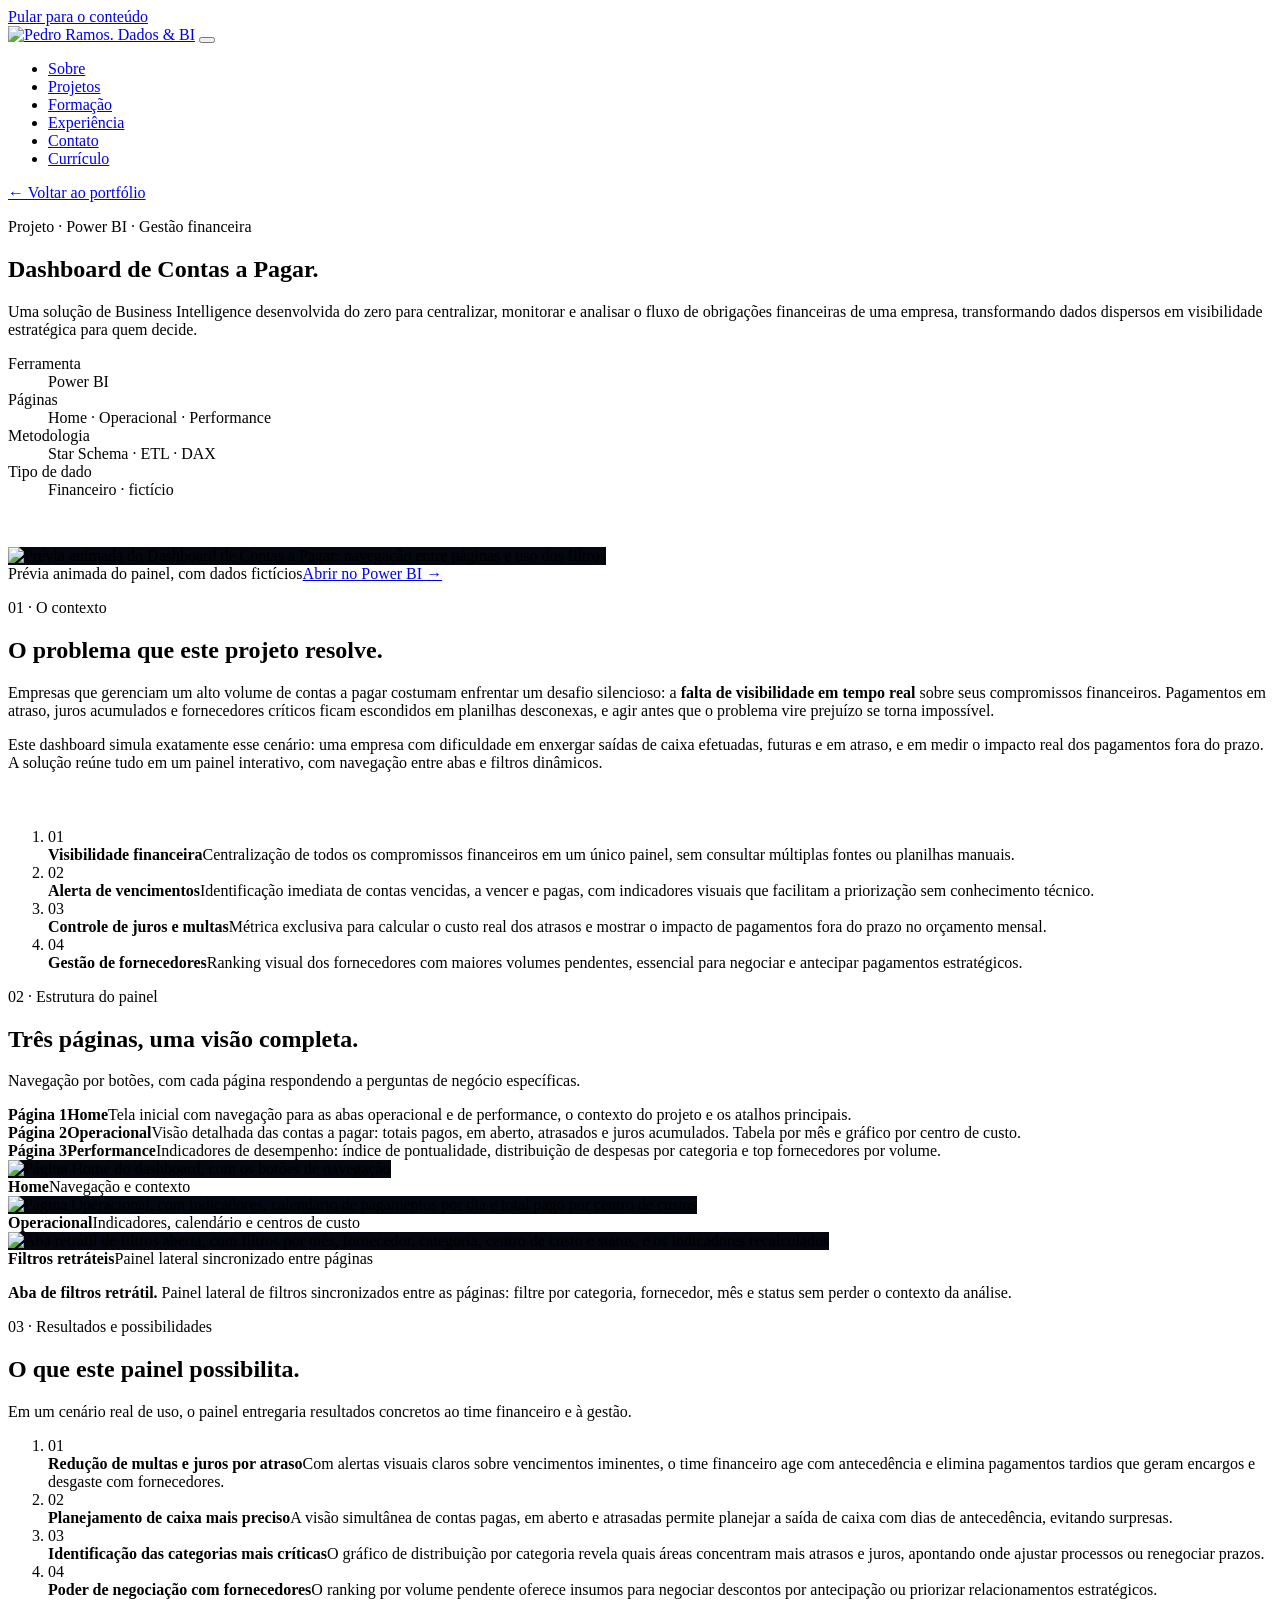
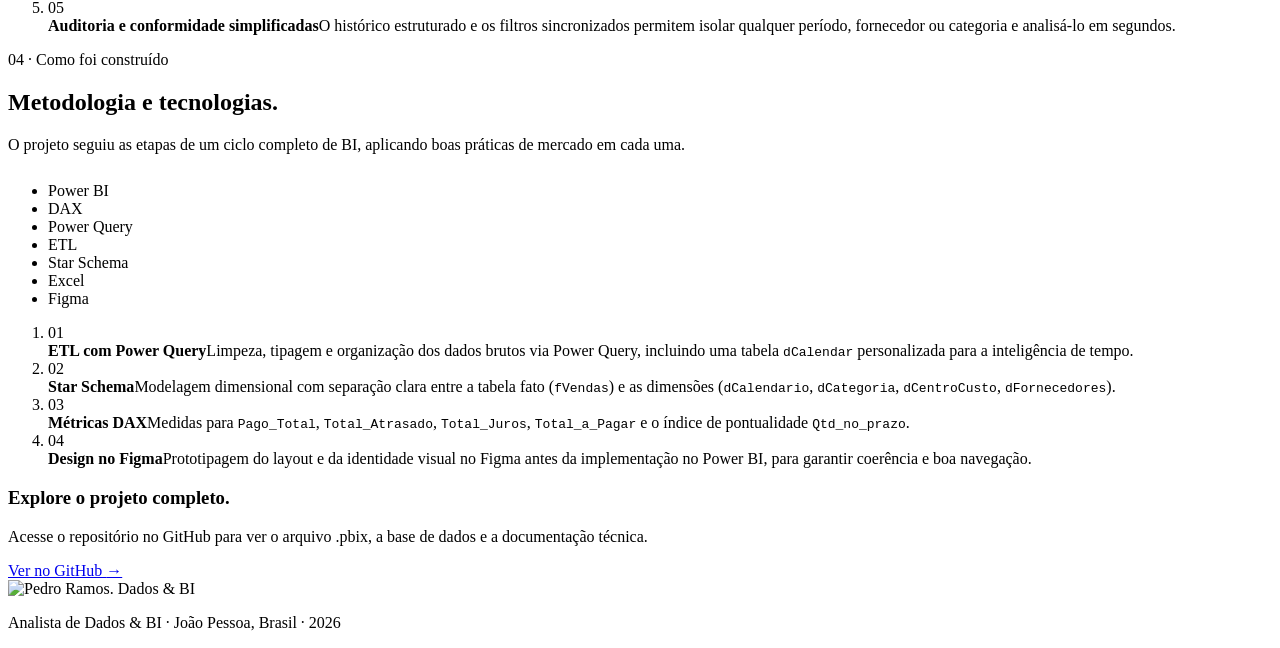
==== commit dba18406: "Add files via upload" ====
--- a/projeto-dashboard.html
+++ b/projeto-dashboard.html
@@ -1,552 +1,125 @@
-<!DOCTYPE html>
+<!doctype html>
 <html lang="pt-BR">
 <head>
-  <meta charset="UTF-8"/>
-  <meta name="viewport" content="width=device-width, initial-scale=1.0"/>
-  <title>Dashboard Contas a Pagar · Pedro Ramos</title>
-  <link rel="preconnect" href="https://fonts.googleapis.com"/>
-  <link rel="preconnect" href="https://fonts.gstatic.com" crossorigin/>
-  <link href="https://fonts.googleapis.com/css2?family=Playfair+Display:ital,wght@0,700;0,900;1,700&family=DM+Sans:wght@300;400;500;600&family=DM+Mono:wght@400;500&display=swap" rel="stylesheet"/>
-  <style>
-    :root {
-      --bg:#F7F5F2; --bg-warm:#EFECE7; --bg-card:#FFFFFF; --bg-dark:#111111;
-      --ink:#111111; --ink-2:#444444; --ink-3:#888888;
-      --border:#E0DCD6;
-      --accent:#1B3A6B; --accent-lt:#EEF2FA; --accent-mid:#C7D3EB;
-      --gold:#C9A84C; --gold-lt:#FBF5E6;
-      --teal:#1A6B5A; --teal-lt:#EBF5F2;
-      --f-display:'Playfair Display',Georgia,serif;
-      --f-body:'DM Sans',system-ui,sans-serif;
-      --f-mono:'DM Mono','Courier New',monospace;
-      --nav-h:68px; --pad-x:clamp(1.5rem,5vw,5rem);
-    }
-    *,*::before,*::after{box-sizing:border-box;margin:0;padding:0;}
-    html{scroll-behavior:smooth;font-size:16px;}
-    body{font-family:var(--f-body);background:var(--bg);color:var(--ink);line-height:1.6;overflow-x:hidden;}
-    body::after{content:'';position:fixed;inset:0;pointer-events:none;z-index:9999;background-image:url("data:image/svg+xml,%3Csvg xmlns='http://www.w3.org/2000/svg' width='300' height='300'%3E%3Cfilter id='n'%3E%3CfeTurbulence type='fractalNoise' baseFrequency='0.75' numOctaves='4' stitchTiles='stitch'/%3E%3C/filter%3E%3Crect width='300' height='300' filter='url(%23n)' opacity='0.03'/%3E%3C/svg%3E");}
-
-    /* NAV */
-    
-    
-    .nav-logo{font-family:var(--f-display);font-size:1.1rem;font-weight:700;color:var(--ink);text-decoration:none;}
-    .nav-logo em{color:var(--accent);font-style:italic;}
-    .nav-back{font-size:0.8rem;font-weight:600;letter-spacing:0.08em;text-transform:uppercase;color:var(--ink-2);text-decoration:none;display:inline-flex;align-items:center;gap:0.5rem;transition:color 0.2s,gap 0.2s;}
-    .nav-back:hover{color:var(--accent);gap:0.8rem;}
-
-    /* TOP ACCENT BAR */
-    .top-bar{height:3px;background:linear-gradient(90deg,var(--accent) 0%,var(--gold) 50%,var(--teal) 100%);}
-
-    /* HERO */
-    .proj-hero{
-      padding:calc(var(--nav-h) + 5rem) var(--pad-x) 5rem;
-      background:var(--bg);
-      position:relative;
-      overflow:hidden;
-    }
-    .proj-hero::before{
-      content:'';position:absolute;right:-200px;top:-200px;
-      width:600px;height:600px;border-radius:50%;
-      background:radial-gradient(circle,rgba(27,58,107,0.06) 0%,transparent 70%);
-      pointer-events:none;
-    }
-    .proj-hero-inner{max-width:900px;}
-
-    .proj-eyebrow{
-      display:flex;align-items:center;gap:1rem;margin-bottom:1.5rem;
-    }
-    .proj-eyebrow-line{width:40px;height:1px;background:var(--ink-3);}
-    .proj-eyebrow-tag{font-family:var(--f-mono);font-size:0.7rem;letter-spacing:0.14em;text-transform:uppercase;color:var(--ink-3);}
-    .proj-eyebrow-accent{font-family:var(--f-mono);font-size:0.7rem;letter-spacing:0.14em;text-transform:uppercase;color:var(--accent);font-weight:500;}
-
-    h1.proj-title{
-      font-family:var(--f-display);
-      font-size:clamp(2.8rem,6vw,5.5rem);
-      font-weight:900;line-height:1;letter-spacing:-0.03em;
-      color:var(--ink);margin-bottom:1.5rem;
-    }
-    h1.proj-title em{font-style:italic;color:var(--accent);}
-
-    .proj-intro{font-size:1.1rem;color:var(--ink-2);line-height:1.8;max-width:680px;margin-bottom:2.5rem;}
-
-    .proj-meta-row{
-      display:flex;flex-wrap:wrap;gap:1.5rem;
-      padding:1.5rem 0;border-top:1px solid var(--border);border-bottom:1px solid var(--border);
-      margin-bottom:3rem;
-    }
-    .proj-meta-item{}
-    .proj-meta-label{font-family:var(--f-mono);font-size:0.62rem;letter-spacing:0.14em;text-transform:uppercase;color:var(--ink-3);margin-bottom:0.3rem;}
-    .proj-meta-value{font-family:var(--f-body);font-size:0.9rem;font-weight:600;color:var(--ink);}
-
-    /* SCREENSHOT */
-    .screenshot-block{margin:0 0 5rem;}
-    .screenshot-label{font-family:var(--f-mono);font-size:0.65rem;letter-spacing:0.12em;text-transform:uppercase;color:var(--ink-3);margin-bottom:0.8rem;}
-    .screenshot-wrap{
-      border:1px solid var(--border);border-radius:8px;
-      overflow:hidden;box-shadow:0 8px 40px rgba(0,0,0,0.08);
-      background:#0A0E1A;
-    }
-    .screenshot-wrap img{width:100%;display:block;}
-    .screenshot-wrap.gif-wrap img{width:100%;display:block;max-height:360px;object-fit:cover;object-position:top;}
-
-    /* SECTIONS */
-    .content-section{padding:5rem var(--pad-x);}
-    .content-section.alt{background:var(--bg-warm);border-top:1px solid var(--border);border-bottom:1px solid var(--border);}
-    .content-inner{max-width:900px;margin:0 auto;}
-
-    .section-marker{display:flex;align-items:center;gap:1rem;margin-bottom:1rem;}
-    .section-num{font-family:var(--f-mono);font-size:0.68rem;letter-spacing:0.14em;color:var(--ink-3);}
-    .section-rule{width:40px;height:1px;background:var(--border);}
-    .section-tag{font-family:var(--f-mono);font-size:0.68rem;letter-spacing:0.14em;text-transform:uppercase;color:var(--accent);}
-
-    h2.section-h{font-family:var(--f-display);font-size:clamp(1.8rem,3.5vw,2.8rem);font-weight:900;line-height:1.1;letter-spacing:-0.02em;color:var(--ink);margin-bottom:1rem;}
-    h2.section-h em{font-style:italic;color:var(--accent);}
-
-    .prose{font-size:1rem;color:var(--ink-2);line-height:1.85;max-width:720px;}
-    .prose + .prose{margin-top:1rem;}
-    .prose strong{color:var(--ink);font-weight:600;}
-
-    /* TWO-COL GRID */
-    .two-col{display:grid;grid-template-columns:1fr 1fr;gap:2rem;margin-top:2.5rem;}
-    .info-card{
-      background:var(--bg-card);border:1px solid var(--border);border-radius:8px;
-      padding:1.6rem;
-    }
-    .info-card-icon{
-      width:40px;height:40px;border-radius:6px;
-      display:flex;align-items:center;justify-content:center;
-      margin-bottom:1rem;
-    }
-    .icon-blue{background:var(--accent-lt);}
-    .icon-gold{background:var(--gold-lt);}
-    .icon-teal{background:var(--teal-lt);}
-    .info-card h4{font-family:var(--f-display);font-size:1rem;font-weight:700;margin-bottom:0.5rem;color:var(--ink);}
-    .info-card p{font-size:0.88rem;color:var(--ink-2);line-height:1.7;}
-
-    /* RESULTS LIST */
-    .results-list{list-style:none;display:flex;flex-direction:column;gap:0;margin-top:2rem;}
-    .results-list li{
-      display:grid;grid-template-columns:auto 1fr;gap:1.2rem;
-      padding:1.4rem 0;border-bottom:1px solid var(--border);
-      align-items:start;
-      transition:padding-left 0.2s;
-    }
-    .results-list li:first-child{border-top:1px solid var(--border);}
-    .results-list li:hover{padding-left:0.5rem;}
-    .res-num{font-family:var(--f-mono);font-size:0.65rem;color:var(--accent);font-weight:500;margin-top:0.2rem;}
-    .res-body h5{font-size:0.95rem;font-weight:600;color:var(--ink);margin-bottom:0.25rem;}
-    .res-body p{font-size:0.87rem;color:var(--ink-2);line-height:1.65;}
-
-    /* TECH STACK */
-    .tech-grid{display:flex;flex-wrap:wrap;gap:0.6rem;margin-top:1.5rem;}
-    .tech-tag{
-      font-family:var(--f-mono);font-size:0.72rem;font-weight:500;
-      padding:0.3rem 0.8rem;border-radius:2px;border:1px solid transparent;
-    }
-    .tt-bi{background:var(--accent-lt);color:var(--accent);border-color:var(--accent-mid);}
-    .tt-tool{background:var(--gold-lt);color:#8a6a1a;border-color:#e8d49a;}
-    .tt-design{background:#F5F0FF;color:#5B21B6;border-color:#DDD6FE;}
-
-    /* SCREENSHOTS GRID */
-    .screens-grid{display:grid;grid-template-columns:1fr 1fr;gap:1rem;margin-top:2rem;}
-    .screen-item{}
-    .screen-item .screenshot-label{margin-bottom:0.5rem;}
-    .screen-item .screenshot-wrap{border-radius:6px;}
-
-    /* CTA BLOCK */
-    .cta-block{
-      background:var(--ink);color:#fff;
-      border-radius:8px;padding:3rem;margin-top:4rem;
-      display:flex;align-items:center;justify-content:space-between;flex-wrap:wrap;gap:1.5rem;
-    }
-    .cta-text h3{font-family:var(--f-display);font-size:1.6rem;font-weight:900;font-style:italic;color:#fff;margin-bottom:0.5rem;}
-    .cta-text p{font-size:0.9rem;color:rgba(255,255,255,0.55);}
-    .cta-btns{display:flex;gap:0.8rem;flex-wrap:wrap;}
-    .btn{display:inline-flex;align-items:center;gap:0.5rem;font-family:var(--f-body);font-size:0.8rem;font-weight:600;letter-spacing:0.07em;text-transform:uppercase;padding:0.7rem 1.4rem;text-decoration:none;border:none;cursor:pointer;border-radius:2px;transition:transform 0.2s,box-shadow 0.2s,background 0.2s,color 0.2s;}
-    .btn-primary{background:var(--accent);color:#fff;box-shadow:0 4px 16px rgba(27,58,107,0.22);}
-    .btn-primary:hover{background:#142d55;transform:translateY(-2px);}
-    .btn-gold{background:var(--gold);color:#fff;}
-    .btn-gold:hover{background:#b8921f;transform:translateY(-2px);}
-
-    /* ANIMATIONS */
-    .js-ready .reveal{opacity:0;transform:translateY(28px);transition:opacity 0.7s ease,transform 0.7s ease;}
-    .js-ready .reveal.in{opacity:1;transform:translateY(0);}
-    .d1{transition-delay:0.05s!important;} .d2{transition-delay:0.12s!important;} .d3{transition-delay:0.19s!important;}
-    .d4{transition-delay:0.26s!important;} .d5{transition-delay:0.33s!important;}
-
-    footer{background:#0A0A0A;padding:1.5rem var(--pad-x);display:flex;align-items:center;justify-content:space-between;flex-wrap:wrap;gap:0.5rem;}
-    footer p{font-family:var(--f-mono);font-size:0.68rem;letter-spacing:0.08em;color:#444;}
-    .f-logo{font-family:var(--f-display);font-size:0.9rem;font-weight:700;color:#333;font-style:italic;}
-
-    @media(max-width:700px){
-      .two-col{grid-template-columns:1fr;}
-      .screens-grid{grid-template-columns:1fr;}
-      .cta-block{padding:2rem;}
-    }
-  
-    /* ── GIF clicável ── */
-    .gif-link { display: block; text-decoration: none; position: relative; cursor: pointer; }
-    .gif-link .screenshot-wrap { transition: box-shadow 0.3s, transform 0.3s; }
-    .gif-link:hover .screenshot-wrap {
-      box-shadow: 0 16px 48px rgba(27,58,107,0.22);
-      transform: translateY(-3px);
-    }
-    .gif-overlay {
-      position: absolute; inset: 0;
-      background: rgba(10,18,32,0);
-      display: flex; align-items: center; justify-content: center;
-      transition: background 0.25s;
-      border-radius: inherit;
-      pointer-events: none;
-    }
-    .gif-link:hover .gif-overlay { background: rgba(10,18,32,0.50); }
-    .gif-cta-badge {
-      font-family: var(--f-mono);
-      font-size: 0.72rem;
-      letter-spacing: 0.1em;
-      text-transform: uppercase;
-      color: #fff;
-      background: var(--accent);
-      padding: 0.55rem 1.2rem;
-      border-radius: 2px;
-      display: inline-flex; align-items: center; gap: 0.5rem;
-      opacity: 0;
-      transform: translateY(8px);
-      transition: opacity 0.2s, transform 0.2s;
-      box-shadow: 0 4px 20px rgba(27,58,107,0.35);
-    }
-    .gif-link:hover .gif-cta-badge { opacity: 1; transform: translateY(0); }
-    .gif-corner-badge {
-      position: absolute; bottom: 0.9rem; right: 0.9rem;
-      font-family: var(--f-mono); font-size: 0.6rem;
-      letter-spacing: 0.1em; text-transform: uppercase;
-      color: rgba(255,255,255,0.75);
-      background: rgba(0,0,0,0.35);
-      padding: 0.22rem 0.6rem; border-radius: 2px;
-      pointer-events: none;
-    }
-
-  
-    /* hide scrollbar */
-    html { scrollbar-width: none; }
-    html::-webkit-scrollbar { display: none; }
-
-  
-    /* ── NAVBAR ── */
-    nav {
-      position: fixed;
-      top: 0; left: 0; right: 0;
-      height: var(--nav-h);
-      z-index: 100;
-      display: flex;
-      align-items: center;
-      justify-content: space-between;
-      padding: 0 var(--pad-x);
-      background: rgba(220, 232, 248, 0.55);
-      backdrop-filter: blur(14px);
-      -webkit-backdrop-filter: blur(14px);
-      border-bottom: 1px solid rgba(168, 189, 212, 0.35);
-      transition: background 0.35s ease, box-shadow 0.35s ease, border-bottom-color 0.35s ease;
-    }
-    nav.scrolled {
-      background: rgba(213, 228, 247, 0.92);
-      backdrop-filter: blur(22px);
-      -webkit-backdrop-filter: blur(22px);
-      box-shadow: 0 2px 20px rgba(28, 53, 87, 0.12);
-      border-bottom: 1.5px solid rgba(168, 189, 212, 0.7);
-    }
-  </style>
+<meta charset="utf-8">
+<meta name="viewport" content="width=device-width, initial-scale=1">
+<title>Dashboard de Contas a Pagar · Pedro Ramos</title>
+<meta name="description" content="Dashboard de Contas a Pagar em Power BI: ETL com Power Query, Star Schema e métricas DAX para controlar vencimentos, atrasos e juros.">
+<meta name="theme-color" content="#F5F5F7">
+<meta property="og:type" content="website">
+<meta property="og:title" content="Dashboard de Contas a Pagar · Pedro Ramos">
+<meta property="og:description" content="Dashboard de Contas a Pagar em Power BI: ETL com Power Query, Star Schema e métricas DAX para controlar vencimentos, atrasos e juros.">
+<meta property="og:image" content="https://ppedropeu.github.io/portfolio-pedro-ramos/img/pedro.jpg">
+<meta property="og:url" content="https://ppedropeu.github.io/portfolio-pedro-ramos/projeto-dashboard.html">
+<link rel="icon" href="img/pedro.jpg">
+<link rel="preconnect" href="https://fonts.googleapis.com">
+<link rel="preconnect" href="https://fonts.gstatic.com" crossorigin>
+<link rel="stylesheet" href="https://fonts.googleapis.com/css2?family=Geist:wght@400;500;600;700&display=swap">
+<link rel="stylesheet" href="css/style.css">
 </head>
 <body>
+<a class="skip" href="#conteudo">Pular para o conteúdo</a>
+<header class="nav" id="nav">
+  <div class="wrap">
+    <a class="brand" href="index.html" aria-label="Pedro Ramos, início"><img src="img/logo.png" alt="Pedro Ramos. Dados &amp; BI" width="133" height="40"></a>
+    <button class="burger" id="burger" aria-label="Abrir menu" aria-expanded="false" aria-controls="menu"><span></span></button>
+    <ul class="menu" id="menu">
+      <li><a href="index.html#sobre">Sobre</a></li><li><a href="index.html#projetos">Projetos</a></li><li><a href="index.html#formacao">Formação</a></li><li><a href="index.html#experiencia">Experiência</a></li><li><a href="index.html#contato">Contato</a></li>
+      <li class="navcta"><a href="curriculo_pedro_ramos.pdf" target="_blank" rel="noopener">Currículo</a></li>
+    </ul>
+  </div>
+</header>
 
-<div class="top-bar"></div>
+<main id="conteudo">
 
-<nav id="navbar">
-  <a href="index.html" class="nav-logo">Pedro<em>.</em></a>
-  <a href="index.html" class="nav-back">
-    <svg width="14" height="14" viewBox="0 0 24 24" fill="none" stroke="currentColor" stroke-width="2.5"><path d="M19 12H5M12 5l-7 7 7 7"/></svg>
-    Voltar ao portfólio
-  </a>
-</nav>
+<section class="phead">
+  <div class="wrap">
+    <a class="back" href="index.html#projetos"><span aria-hidden="true">←</span> Voltar ao portfólio</a>
+    <p class="eyebrow">Projeto · Power BI · Gestão financeira</p>
+    <h1>Dashboard de Contas a Pagar<span class="dot">.</span></h1>
+    <p class="lead">Uma solução de Business Intelligence desenvolvida do zero para centralizar, monitorar e analisar o fluxo de obrigações financeiras de uma empresa, transformando dados dispersos em visibilidade estratégica para quem decide.</p>
+    <dl class="meta">
+      <div><dt>Ferramenta</dt><dd>Power BI</dd></div>
+      <div><dt>Páginas</dt><dd>Home · Operacional · Performance</dd></div>
+      <div><dt>Metodologia</dt><dd>Star Schema · ETL · DAX</dd></div>
+      <div><dt>Tipo de dado</dt><dd>Financeiro · fictício</dd></div>
+    </dl>
+    <div class="card hero-shot" style="margin-top: 48px">
+      <img src="img/dashboard-previa.gif" alt="Prévia animada do Dashboard de Contas a Pagar: navegação entre páginas e uso dos filtros" width="800" height="450" style="width:100%;height:auto;background:#04070F">
+      <div class="caption"><span>Prévia animada do painel, com dados fictícios</span><a class="btn primary" href="https://app.powerbi.com/view?r=eyJrIjoiZDgxZGYyOTctOWQzYi00M2YxLTg1YTgtMWUyOGY3OWYzOWFjIiwidCI6IjY1OWNlMmI4LTA3MTQtNDE5OC04YzM4LWRjOWI2MGFhYmI1NyJ9" target="_blank" rel="noopener">Abrir no Power BI <span class="arrow" aria-hidden="true">→</span></a></div>
+    </div>
+  </div>
+</section>
 
-<!-- HERO -->
-<div class="proj-hero">
-  <div class="proj-hero-inner">
-    <div class="proj-eyebrow reveal">
-      <span class="proj-eyebrow-line"></span>
-      <span class="proj-eyebrow-tag">Projeto · Power BI</span>
-      <span class="proj-eyebrow-line"></span>
-      <span class="proj-eyebrow-accent">Gestão Financeira</span>
-    </div>
-    <h1 class="proj-title reveal d1">Dashboard de<br/><em>Contas a Pagar.</em></h1>
-    <p class="proj-intro reveal d2">
-      Uma solução de Business Intelligence desenvolvida do zero para centralizar, monitorar e analisar o fluxo de obrigações financeiras de uma empresa — transformando dados dispersos em visibilidade estratégica para quem toma decisões.
-    </p>
-    <div class="proj-meta-row reveal d3">
-      <div class="proj-meta-item">
-        <div class="proj-meta-label">Ferramenta</div>
-        <div class="proj-meta-value">Power BI</div>
-      </div>
-      <div class="proj-meta-item">
-        <div class="proj-meta-label">Páginas</div>
-        <div class="proj-meta-value">Home · Operacional · Performance</div>
-      </div>
-      <div class="proj-meta-item">
-        <div class="proj-meta-label">Metodologia</div>
-        <div class="proj-meta-value">Star Schema · ETL · DAX</div>
-      </div>
-      <div class="proj-meta-item">
-        <div class="proj-meta-label">Tipo de dado</div>
-        <div class="proj-meta-value">Financeiro · Fictício</div>
+<section class="section">
+  <div class="wrap">
+    <div class="two">
+      <div class="head" style="margin-bottom:0"><p class="eyebrow">01 · O contexto</p><h2>O problema que este projeto resolve<span class="dot">.</span></h2></div>
+      <div class="prose">
+        <p>Empresas que gerenciam um alto volume de contas a pagar costumam enfrentar um desafio silencioso: a <strong>falta de visibilidade em tempo real</strong> sobre seus compromissos financeiros. Pagamentos em atraso, juros acumulados e fornecedores críticos ficam escondidos em planilhas desconexas, e agir antes que o problema vire prejuízo se torna impossível.</p>
+        <p>Este dashboard simula exatamente esse cenário: uma empresa com dificuldade em enxergar saídas de caixa efetuadas, futuras e em atraso, e em medir o impacto real dos pagamentos fora do prazo. A solução reúne tudo em um painel interativo, com navegação entre abas e filtros dinâmicos.</p>
       </div>
     </div>
+    <div style="margin-top: 56px"><ol class="items"><li class="num"><span class="n">01</span><div><b>Visibilidade financeira</b><span class="t">Centralização de todos os compromissos financeiros em um único painel, sem consultar múltiplas fontes ou planilhas manuais.</span></div></li><li class="num"><span class="n">02</span><div><b>Alerta de vencimentos</b><span class="t">Identificação imediata de contas vencidas, a vencer e pagas, com indicadores visuais que facilitam a priorização sem conhecimento técnico.</span></div></li><li class="num"><span class="n">03</span><div><b>Controle de juros e multas</b><span class="t">Métrica exclusiva para calcular o custo real dos atrasos e mostrar o impacto de pagamentos fora do prazo no orçamento mensal.</span></div></li><li class="num"><span class="n">04</span><div><b>Gestão de fornecedores</b><span class="t">Ranking visual dos fornecedores com maiores volumes pendentes, essencial para negociar e antecipar pagamentos estratégicos.</span></div></li></ol></div>
   </div>
-</div>
+</section>
 
-<!-- GIF PREVIEW -->
-<div style="padding:0 var(--pad-x) 4rem; max-width:1100px; margin:0 auto;" class="reveal">
-  <p class="screenshot-label">Prévia animada — clique para abrir o projeto ao vivo no Power BI</p>
-  <a href="https://app.powerbi.com/view?r=eyJrIjoiZDgxZGYyOTctOWQzYi00M2YxLTg1YTgtMWUyOGY3OWYzOWFjIiwidCI6IjY1OWNlMmI4LTA3MTQtNDE5OC04YzM4LWRjOWI2MGFhYmI1NyJ9" target="_blank" rel="noopener" class="gif-link" title="Abrir projeto no Power BI">
-    <div class="screenshot-wrap gif-wrap" style="position:relative;">
-      <div class="gif-overlay">
-        <span class="gif-cta-badge">
-          <svg width="13" height="13" viewBox="0 0 24 24" fill="none" stroke="currentColor" stroke-width="2.5"><path d="M18 13v6a2 2 0 0 1-2 2H5a2 2 0 0 1-2-2V8a2 2 0 0 1 2-2h6"/><polyline points="15 3 21 3 21 9"/><line x1="10" y1="14" x2="21" y2="3"/></svg>
-          Abrir no Power BI
-        </span>
-      </div>
-      <span class="gif-corner-badge">Power BI Online</span>
-      <img src="[data-uri]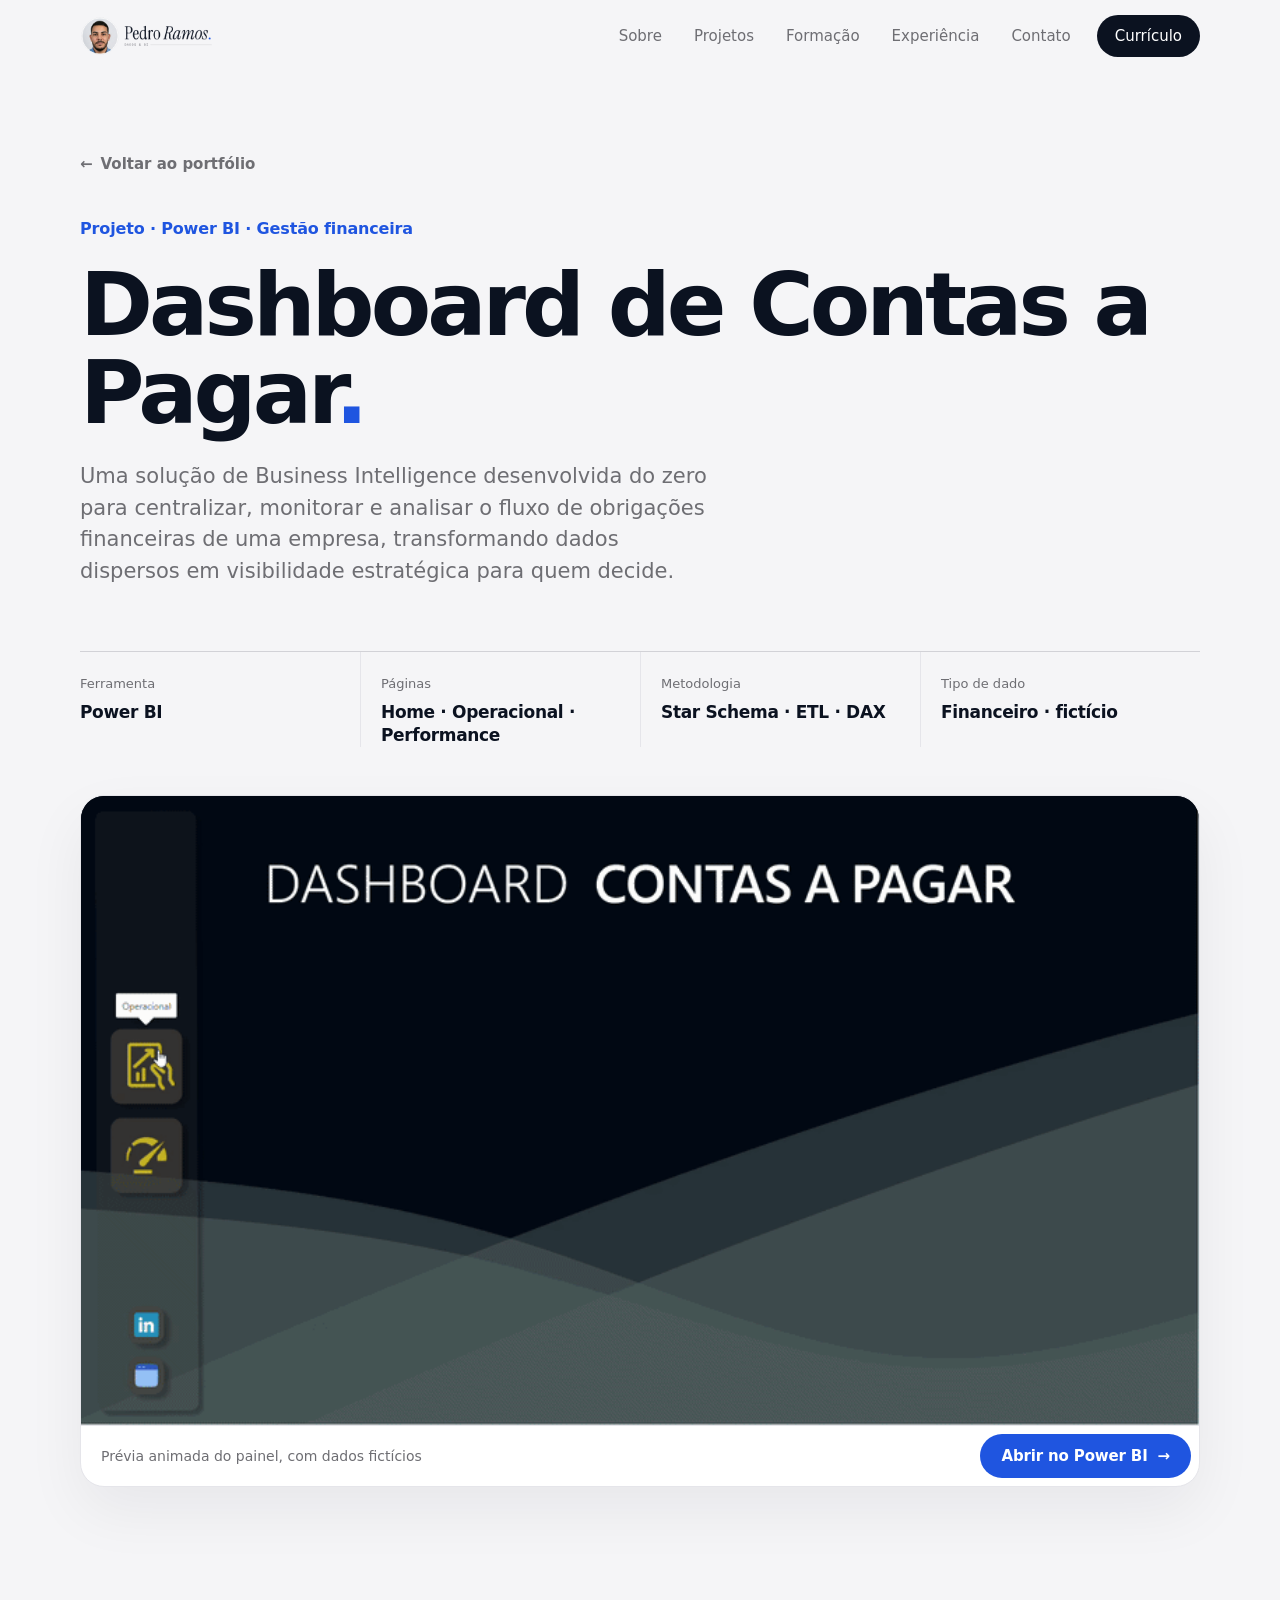
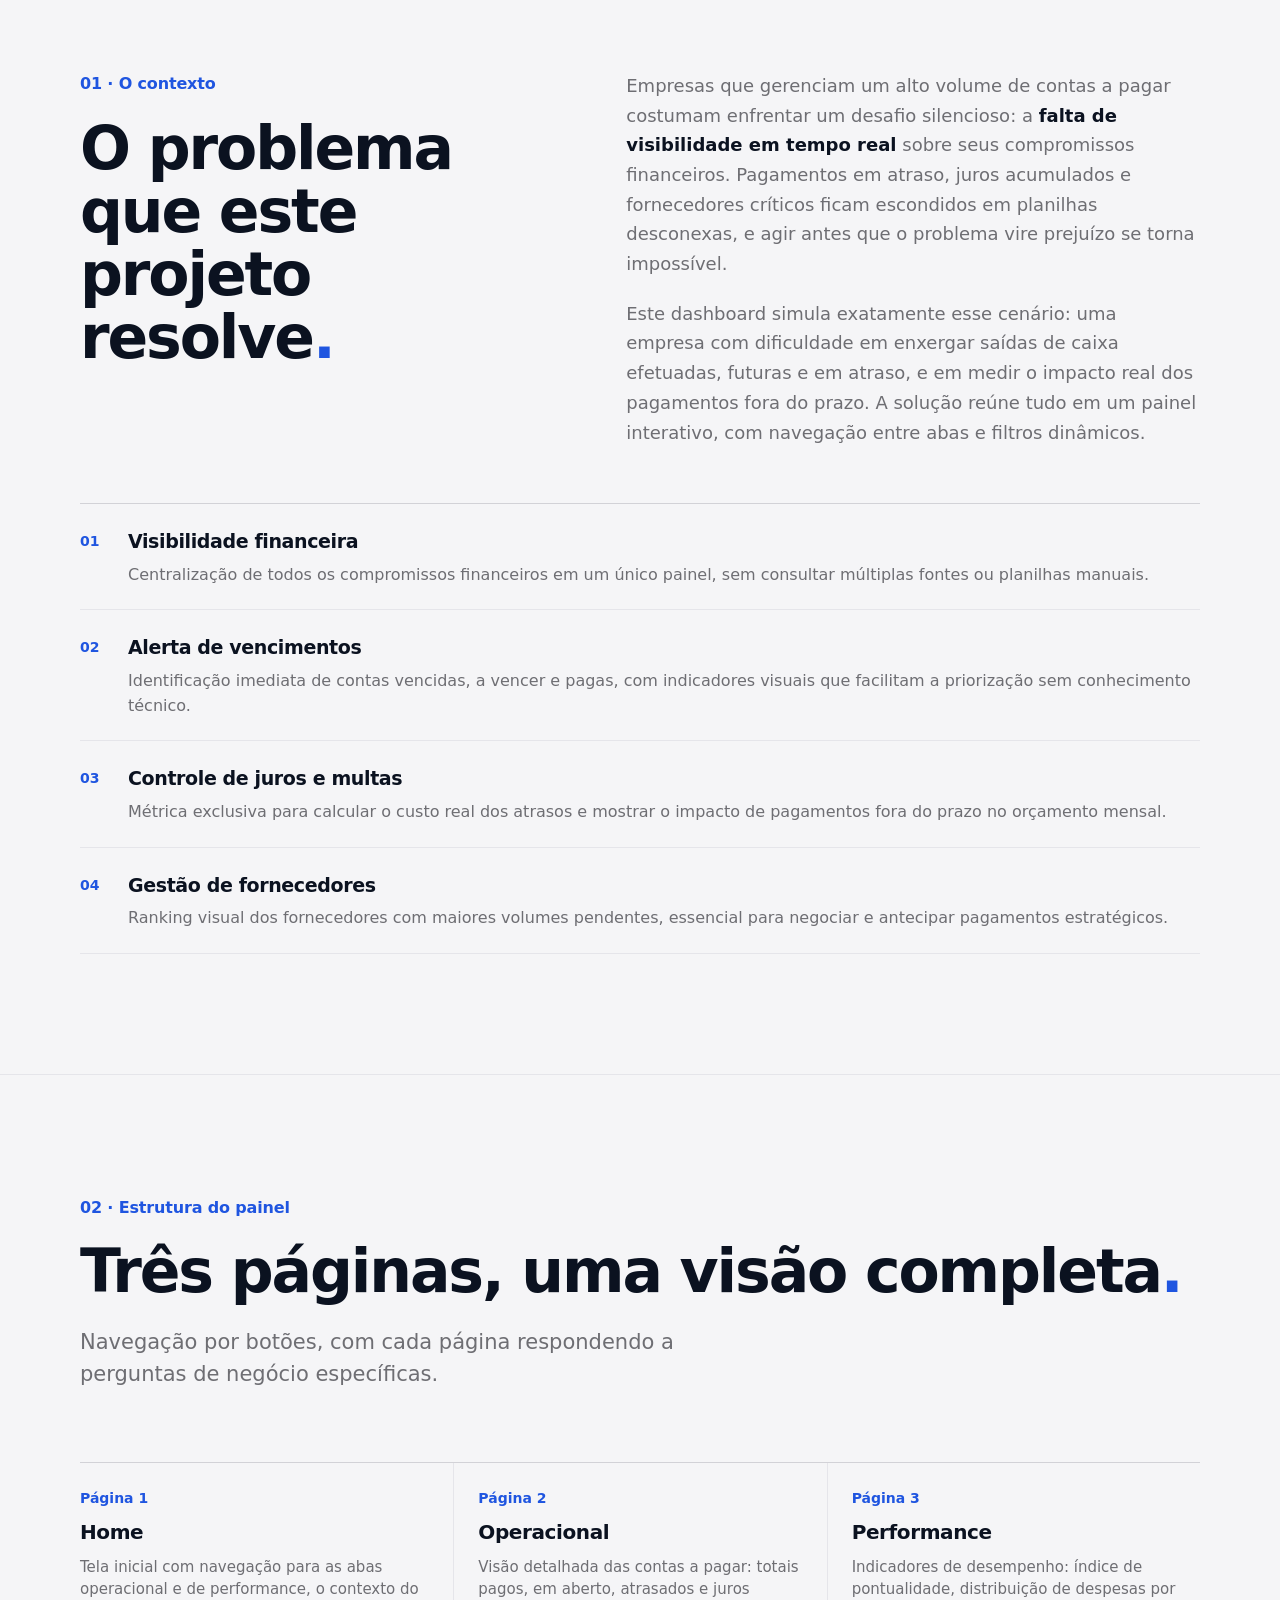
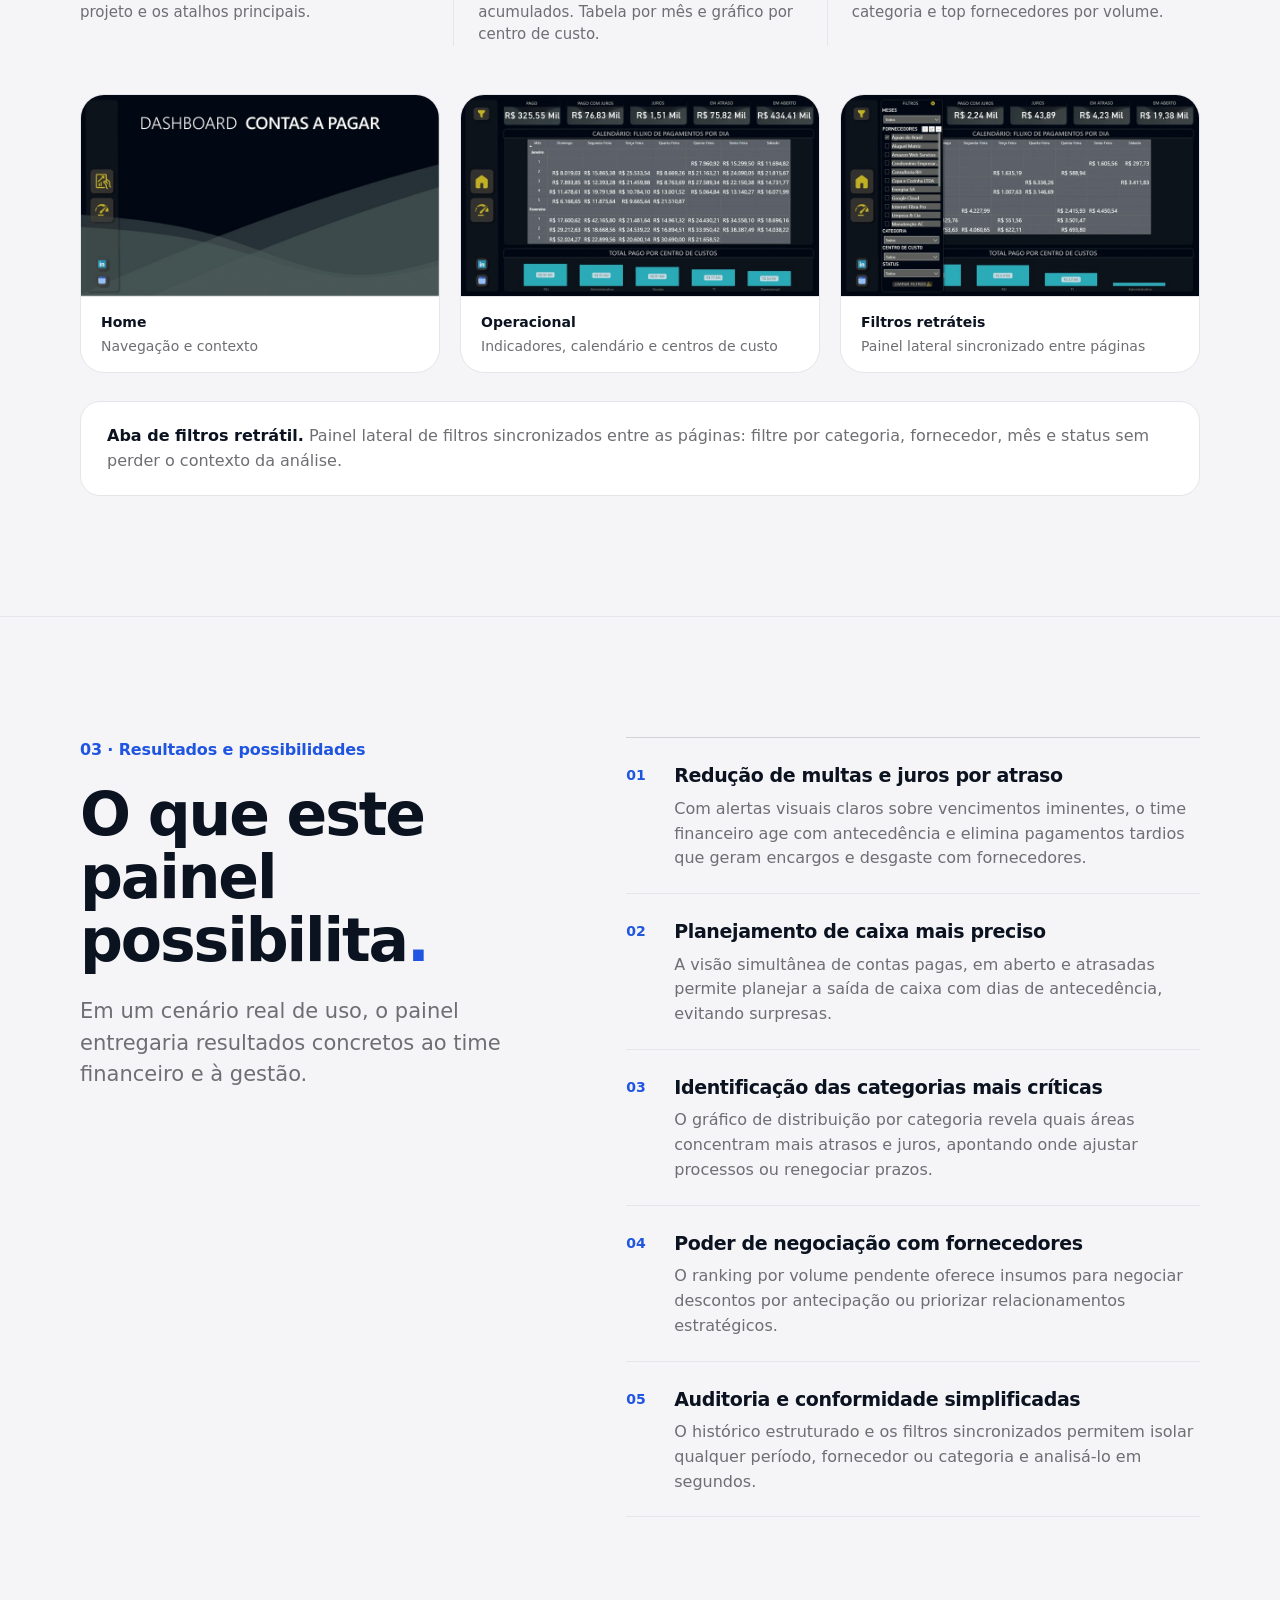
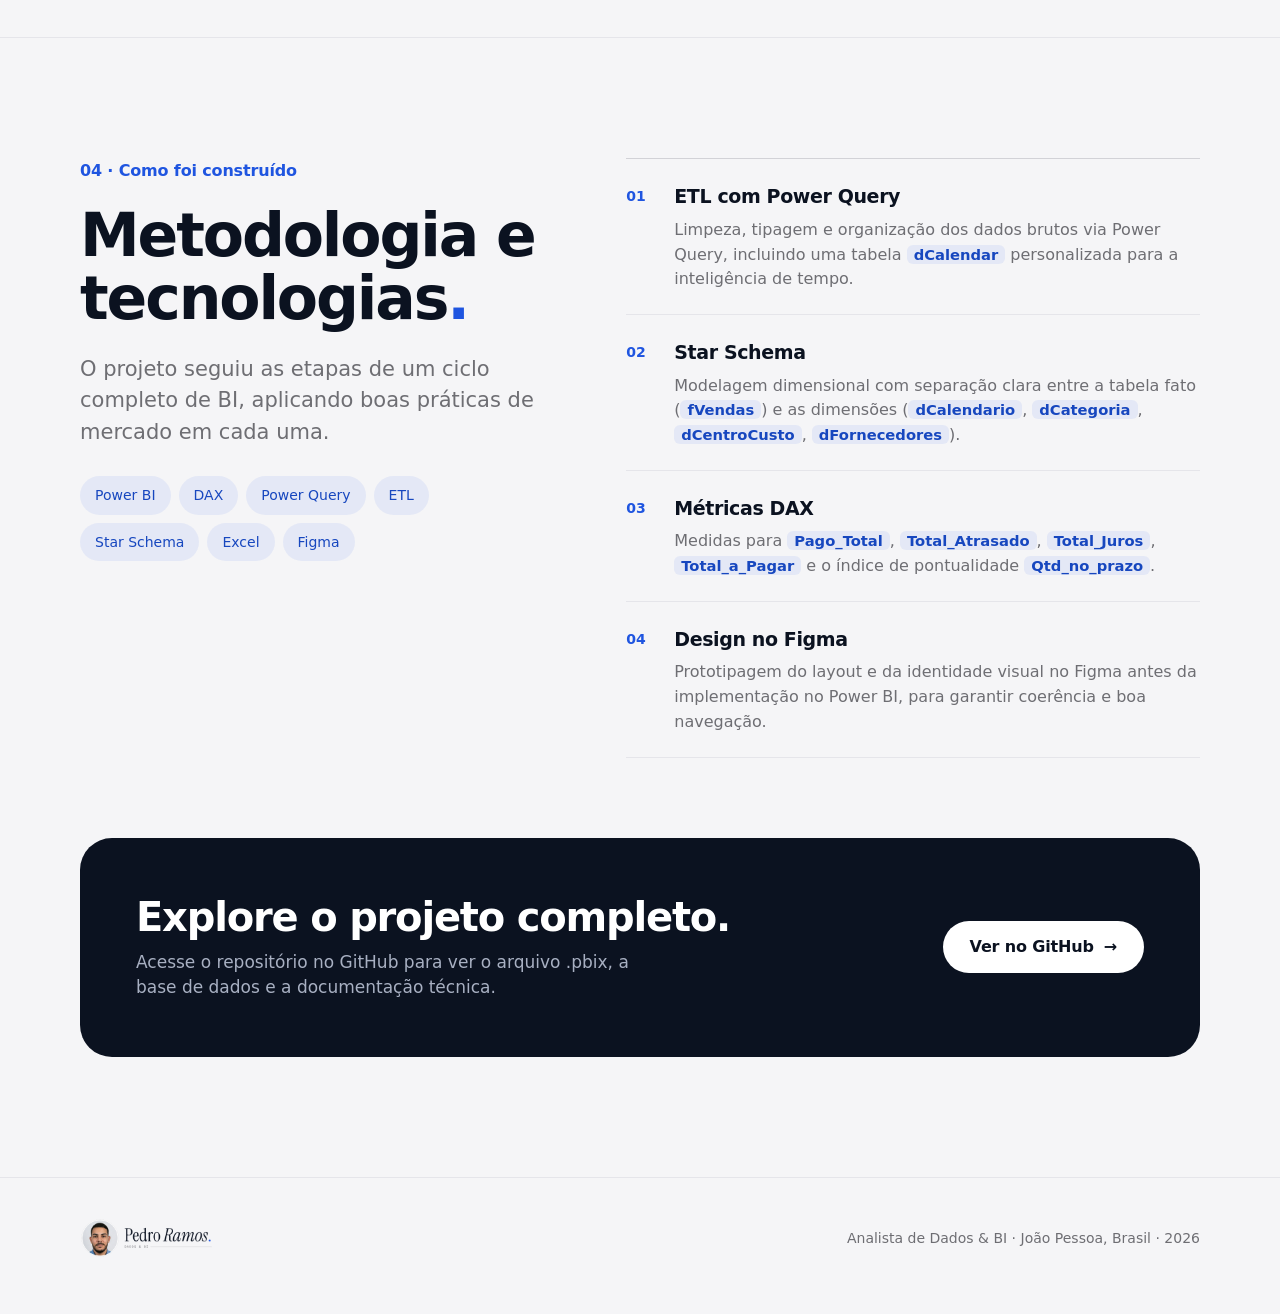
